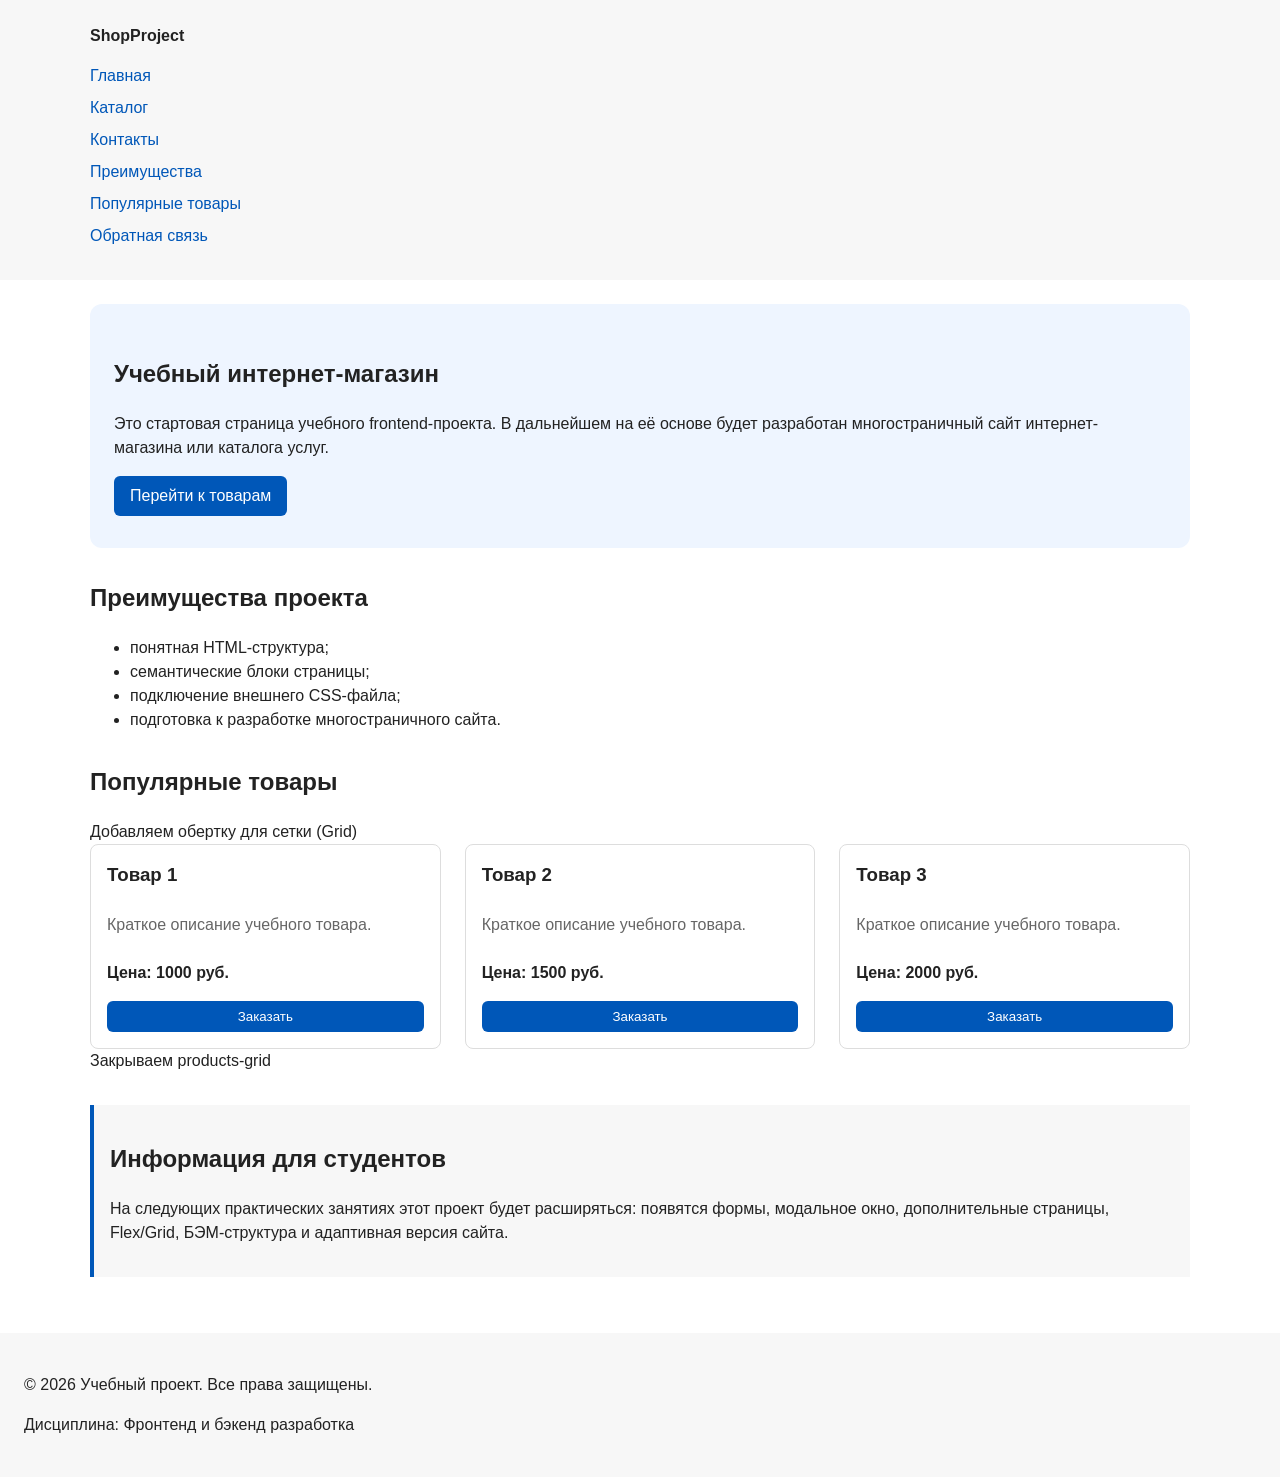
==== index.html @ a60d2e0e "Merge branch 'main' into feature/multi-page-navigation" ====
<!DOCTYPE html>
<html lang="ru">
<head>
  <meta charset="UTF-8">
  <meta name="viewport" content="width=device-width, initial-scale=1.0">
  <title>Каталог товаров</title>
  <link rel="stylesheet" href="css/style.css">
  <script src="js/main.js" defer></script>
</head>
<body>
  <header>
    <div class="site-header">
      <a class="site-logo" href="index.html">ShopProject</a>
      <nav class="site-nav" aria-label="Основная навигация">
        <ul class="site-nav__list">
          <li><a href="index.html">Главная</a></li>
          <li><a href="catalog.html">Каталог</a></li>
          <li><a href="contacts.html">Контакты</a></li>
          <li><a href="index.html#advantages">Преимущества</a></li>
          <li><a href="index.html#popular">Популярные товары</a></li>
          <li><a href="index.html#contacts">Обратная связь</a></li>
        </ul>
      </nav>
    </div>
  </header>
  <main>
    <section class="hero">
      <h1>Учебный интернет-магазин</h1>
      <p>
        Это стартовая страница учебного frontend-проекта.
        В дальнейшем на её основе будет разработан многостраничный сайт
        интернет-магазина или каталога услуг.
      </p>
      <a class="button" href="#popular">Перейти к товарам</a>
    </section>
    <section class="section" id="advantages">
      <h2>Преимущества проекта</h2>
      <ul class="advantages-list">
        <li>понятная HTML-структура;</li>
        <li>семантические блоки страницы;</li>
        <li>подключение внешнего CSS-файла;</li>
        <li>подготовка к разработке многостраничного сайта.</li>
      </ul>
    </section>
    <section class="section" id="popular">
      <h2>Популярные товары</h2>
       Добавляем обертку для сетки (Grid) 
      <div class="products-grid">
        <article class="product-card">
          <h3 class="product-card__title">Товар 1</h3>
          <p class="product-card__desc">Краткое описание учебного товара.</p>
          <p class="product-card__price">Цена: 1000 руб.</p>
          <button class="button product-card__button" type="button" data-product="Товар 1">
            Заказать
          </button>
        </article>
        <article class="product-card">
          <h3 class="product-card__title">Товар 2</h3>
          <p class="product-card__desc">Краткое описание учебного товара.</p>
          <p class="product-card__price">Цена: 1500 руб.</p>
          <button class="button product-card__button" type="button" data-product="Товар 2">
            Заказать
          </button>
        </article>
        <article class="product-card">
          <h3 class="product-card__title">Товар 3</h3>
          <p class="product-card__desc">Краткое описание учебного товара.</p>
          <p class="product-card__price">Цена: 2000 руб.</p>
          <button class="button product-card__button" type="button" data-product="Товар 3">
            Заказать
          </button>
        </article>
      </div>  Закрываем products-grid 
    </section>
    <aside class="aside-info">
      <h2>Информация для студентов</h2>
      <p>
        На следующих практических занятиях этот проект будет расширяться:
        появятся формы, модальное окно, дополнительные страницы, Flex/Grid,
        БЭМ-структура и адаптивная версия сайта.
      </p>
    </aside>
  </main>
  <footer id="contacts">
    <p>&copy; 2026 Учебный проект. Все права защищены.</p>
    <p>Дисциплина: Фронтенд и бэкенд разработка</p>
  </footer>
  <dialog class="order-dialog" id="order-dialog" aria-labelledby="order-dialog-title">
  <h2 id="order-dialog-title">Оформление заявки</h2>
  <form class="order-form" id="order-form" action="#" method="post" novalidate>
    <input id="selected-product" name="selected-product" type="hidden">
    <div class="form-field">
      <label for="order-name">Имя</label>
      <input
        id="order-name"
        name="name"
        type="text"
        placeholder="Введите ваше имя"
        minlength="2"
        autocomplete="given-name"
        required
      >
    </div>
    <div class="form-field">
      <label for="order-email">E-mail</label>
      <input
        id="order-email"
        name="email"
        type="email"
        placeholder="example@mail.ru"
        autocomplete="email"
        required
      >
    </div>
    <div class="form-field">
      <label for="order-phone">Телефон</label>
      <input
        id="order-phone"
        name="phone"
        type="tel"
        inputmode="tel"
        placeholder="+7 (900) 000-00-00"
        pattern="^\+7 \(\d{3}\) \d{3}-\d{2}-\d{2}$"
        required
      >
      <small>Формат: +7 (900) 000-00-00</small>
    </div>
    <div class="form-field">
      <label for="order-date">Дата связи</label>
      <input
        id="order-date"
        name="date"
        type="date"
      >
    </div>
    <div class="form-field">
      <label for="order-topic">Тема заявки</label>
      <select id="order-topic" name="topic" required>
        <option value="">Выберите тему</option>
        <option value="product">Заказ товара</option>
        <option value="consultation">Консультация</option>
        <option value="delivery">Доставка</option>
      </select>
    </div>
    <div class="form-field">
      <label for="order-comment">Комментарий</label>
      <textarea
        id="order-comment"
        name="comment"
        rows="4"
        placeholder="Укажите дополнительную информацию"
      ></textarea>
    </div>
    <div class="form-field form-field--checkbox">
      <label>
        <input
          id="order-agreement"
          name="agreement"
          type="checkbox"
          required
        >
        Я согласен на обработку данных
      </label>
    </div>
    <div class="form-actions">
      <button type="button" id="close-order-dialog">Закрыть</button>
      <button type="submit">Отправить заявку</button>
    </div>
  </form>
</dialog>
<p class="success-message" id="success-message" hidden>
  Форма успешно отправлена!
</p>
</body>
</html>
---- css/style.css ----
/* 
  Универсальное правило для всех элементов.
  border-box делает расчёт размеров более понятным:
  width включает content, padding и border.
*/

/* ===============================
   1. Переменные проекта
   =============================== */

:root {
  /* Основные цвета проекта */
  --color-bg: #ffffff;
  --color-text: #222222;
  --color-muted: #666666;
  --color-primary: #0057b8;
  --color-primary-dark: #003f86;
  --color-border: #dddddd;
  --color-surface: #f7f7f7;
  --color-surface-accent: #eef5ff;
  --color-danger: #b00020;
  --color-success: #168a2f;
  --color-success-bg: #eefaf0;
  --color-white: #ffffff;

  /* Отступы */
  --space-xs: 4px;
  --space-sm: 8px;
  --space-md: 16px;
  --space-lg: 24px;
  --space-xl: 32px;

  /* Скругления */
  --radius-sm: 6px;
  --radius-md: 8px;
  --radius-lg: 12px;

  /* Размеры */
  --container-width: 1100px;
}

/* ===============================
   5. Форма и модальное окно
   =============================== */

/* ===============================
   2. Базовые стили
   =============================== */

* {
  box-sizing: border-box;
}

body {
  margin: 0;
  font-family: Arial, sans-serif;
  line-height: 1.5;
  color: var(--color-text);
  background-color: var(--color-bg);
}

/* Задаём внутренние отступы для основных областей страницы */
header,
main,
footer {
  padding: var(--space-lg);
}

header {
  background-color: var(--color-surface);
}

footer {
  background-color: var(--color-surface);
}

/* ===============================
   3. Общие элементы интерфейса
   =============================== */

a {
  color: var(--color-primary);
}

a:hover {
  color: var(--color-primary-dark);
}

a:focus-visible {
  outline: 2px solid var(--color-primary);
  outline-offset: 3px;
}

/* Оформляем шапку страницы */
.site-header {
  max-width: 1100px;
  margin: 0 auto;
}

.site-logo {
  font-weight: bold;
  text-decoration: none;
  color: #222222;
}

/* Навигация */
.site-nav__list {
  padding: 0;
  margin: 16px 0 0;
  list-style: none;
}

.site-nav__list li {
  margin-bottom: 8px;
}

.site-nav__list a {
  color: #0057b8;
  text-decoration: none;
}

.site-nav__list a:hover {
  text-decoration: underline;
}

/* Hero-блок (первый экран) */

/* ===============================
   4. Компоненты страницы
   =============================== */

.hero {
  max-width: var(--container-width);
  margin: 0 auto var(--space-xl);
  padding: var(--space-xl) var(--space-lg);
  background-color: var(--color-surface-accent);
  border-radius: var(--radius-lg);
}

.section {
  max-width: var(--container-width);
  margin: 0 auto var(--space-xl);
}

.section h2 {
  margin-top: 0;
}

/* Карточки товаров */

/* GRID: Сетка для карточек */
.products-grid {
  display: grid;
  grid-template-columns: repeat(auto-fill, minmax(280px, 1fr));
  gap: var(--space-lg);
}

/* FLEXBOX: Сама карточка товара */
.product-card {
  display: flex;
  flex-direction: column;
  padding: var(--space-md);
  border: 1px solid var(--color-border);
  border-radius: var(--radius-md);
  background-color: var(--color-bg);
  height: 100%;
}

.product-card:hover {
  border-color: var(--color-primary);
}

/* БЭМ-классы внутри карточки */
.product-card__title {
  margin-top: 0;
  margin-bottom: var(--space-sm);
}

.product-card__desc {
  margin-bottom: var(--space-sm);
  color: var(--color-muted);
}

.product-card__price {
  font-weight: bold;
  margin-bottom: var(--space-md);
}

/* Прижимаем кнопку к низу */
.product-card__button {
  margin-top: auto; 
}

.button {
  display: inline-block;
  padding: var(--space-sm) var(--space-md);
  color: var(--color-white);
  background-color: var(--color-primary);
  text-decoration: none;
  border: none;
  border-radius: var(--radius-sm);
  cursor: pointer;
}

.button:hover {
  background-color: var(--color-primary-dark);
}

.button:focus-visible {
  outline: 2px solid var(--color-primary);
  outline-offset: 3px;
}

.button:disabled {
  opacity: 0.6;
  cursor: not-allowed;
}

/* Дополнительный блок aside */
.aside-info {
  max-width: var(--container-width);
  margin: 0 auto var(--space-xl);
  padding: var(--space-md);
  border-left: 4px solid var(--color-primary);
  background-color: var(--color-surface);
}

/*
  Модальное окно.
  Элемент dialog сам умеет открываться поверх страницы.
*/

/* ===============================
   5. Форма и модальное окно
   =============================== */

.order-dialog {
  width: min(100% - 32px, 560px);
  padding: var(--space-lg);
  border: none;
  border-radius: var(--radius-lg);
}

.order-dialog::backdrop {
  background-color: rgba(0, 0, 0, 0.5);
}

.form-field {
  margin-bottom: var(--space-md);
}

.form-field label {
  display: block;
  margin-bottom: var(--space-xs);
}

.form-field input,
.form-field select,
.form-field textarea {
  width: 100%;
  padding: 10px 12px;
  border: 1px solid var(--color-border);
  border-radius: var(--radius-sm);
  font: inherit;
}

.form-field input[type="checkbox"] {
  width: auto;
}

.form-field small {
  display: block;
  margin-top: var(--space-xs);
  color: var(--color-muted);
}

.form-field input:hover,
.form-field select:hover,
.form-field textarea:hover {
  border-color: var(--color-primary);
}

.form-field input:focus-visible,
.form-field select:focus-visible,
.form-field textarea:focus-visible,
.form-actions button:focus-visible {
  outline: 2px solid var(--color-primary);
  outline-offset: 3px;
}

[aria-invalid="true"] {
  border-color: var(--color-danger);
}
/*
  Видимый фокус для клавиатурной навигации.
*/
.form-field input:focus-visible,
.form-field select:focus-visible,
.form-field textarea:focus-visible,
.form-actions button:focus-visible {
  outline: 2px solid #0057b8;
  outline-offset: 2px;
}
/*
  Подсветка ошибочных полей.
  Атрибут aria-invalid будет добавляться через JavaScript.
*/
[aria-invalid="true"] {
  border-color: #b00020;
}
/*
  Кнопки формы.
*/
.form-actions {
  display: flex;
  gap: 12px;
  margin-top: 20px;
}
/*
  Сообщение об успешной отправке.
*/
.success-message {
  max-width: 1100px;
  margin: 24px auto;
  padding: 16px;
  border-left: 4px solid #168a2f;
  background-color: #eefaf0;
}

.breadcrumbs {
  max-width: var(--container-width);
  margin: 0 auto var(--space-md);
  font-size: 14px;
  color: var(--color-muted);
}
.breadcrumbs a {
  color: var(--color-primary);
}
.breadcrumbs span::before {
  content: " / ";
  color: var(--color-muted);
}

html {
  scroll-behavior: smooth;
}

:target {
  outline: 2px dashed var(--color-primary);
  outline-offset: 4px;
  max-width: var(--container-width);
  margin: var(--space-lg) auto;
  padding: var(--space-md);
  border-left: 4px solid var(--color-success);
  background-color: var(--color-success-bg);
}
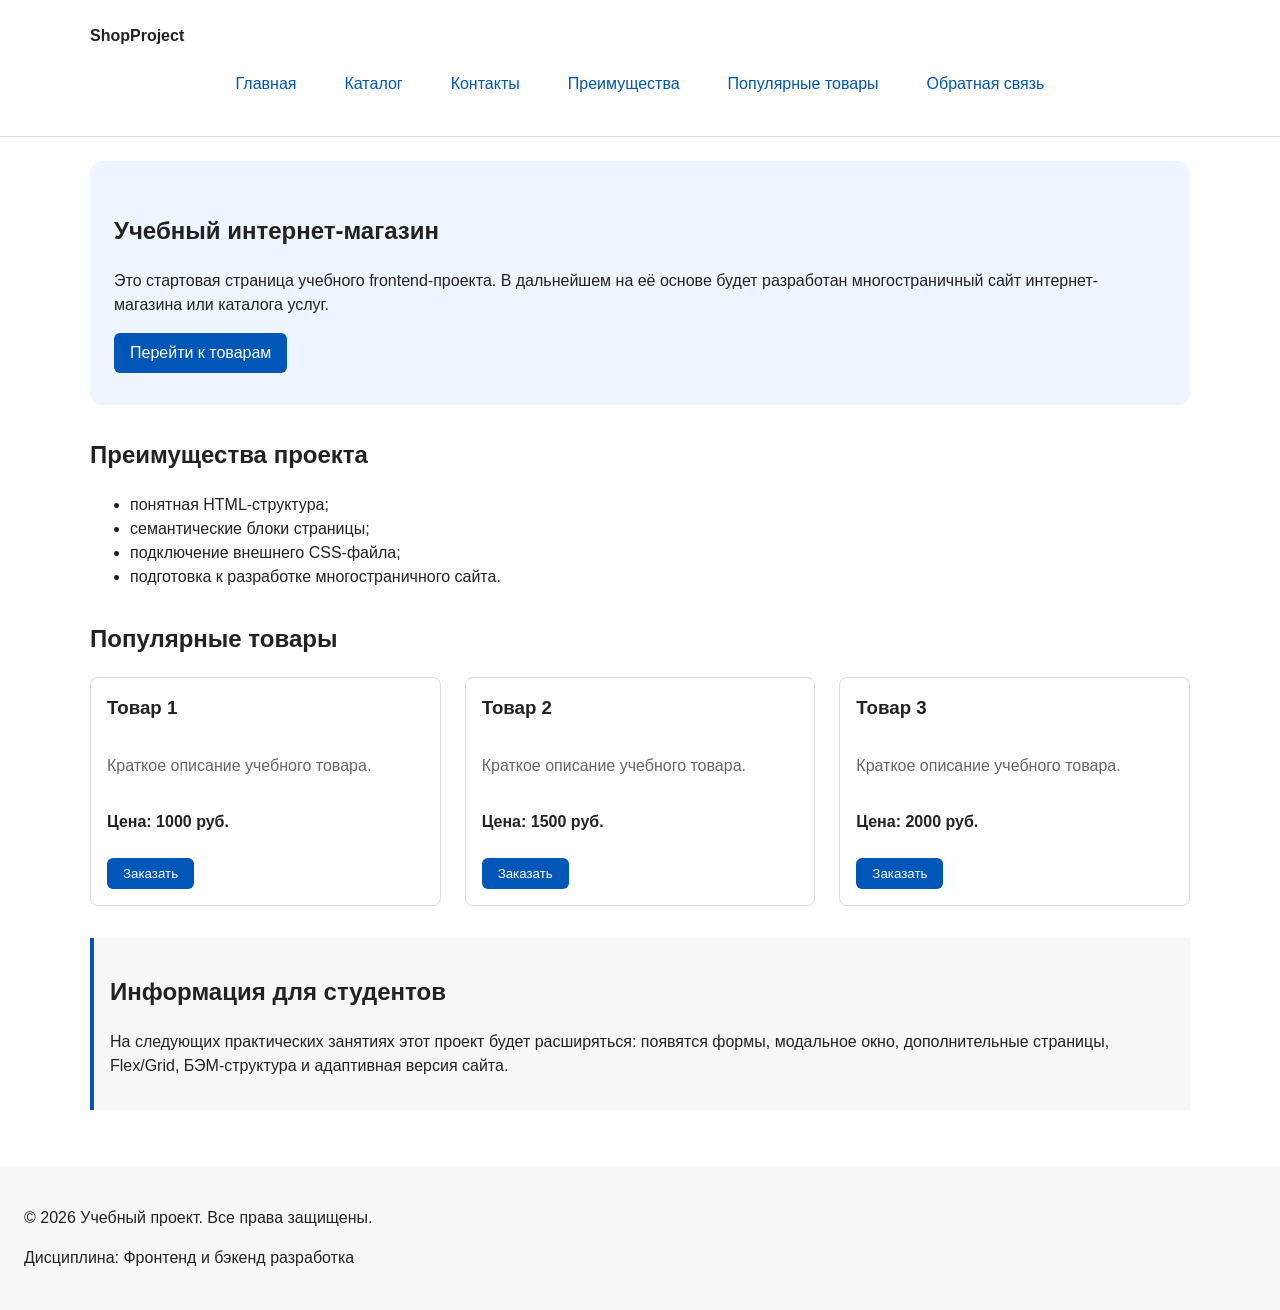
==== commit 54f80859: "feat: add flex navigation, grid layout and sticky header" ====
--- a/index.html
+++ b/index.html
@@ -44,7 +44,6 @@
     </section>
     <section class="section" id="popular">
       <h2>Популярные товары</h2>
-       Добавляем обертку для сетки (Grid) 
       <div class="products-grid">
         <article class="product-card">
           <h3 class="product-card__title">Товар 1</h3>
@@ -70,7 +69,7 @@
             Заказать
           </button>
         </article>
-      </div>  Закрываем products-grid 
+      </div>  
     </section>
     <aside class="aside-info">
       <h2>Информация для студентов</h2>
--- a/css/style.css
+++ b/css/style.css
@@ -105,8 +105,13 @@
 
 /* Навигация */
 .site-nav__list {
+  display: flex;
+  flex-wrap: wrap;
+  justify-content: center;
+  align-items: center;
+  gap: var(--space-md);
   padding: 0;
-  margin: 16px 0 0;
+  margin: var(--space-md) 0 0;
   list-style: none;
 }
 
@@ -115,12 +120,16 @@
 }
 
 .site-nav__list a {
-  color: #0057b8;
+  display: inline-block;
+  padding: var(--space-sm) var(--space-md);
+  color: var(--color-primary);
   text-decoration: none;
+  border-radius: var(--radius-sm);
 }
 
 .site-nav__list a:hover {
-  text-decoration: underline;
+  color: var(--color-white);
+  background-color: var(--color-primary);
 }
 
 /* Hero-блок (первый экран) */
@@ -353,4 +362,78 @@
   padding: var(--space-md);
   border-left: 4px solid var(--color-success);
   background-color: var(--color-success-bg);
+}
+
+.products-grid {
+  display: grid;
+  grid-template-columns: repeat(3, 1fr);
+  gap: var(--space-lg);
+}
+
+.product-card {
+  display: flex;
+  flex-direction: column;
+  gap: var(--space-sm);
+  margin-bottom: 0;
+  padding: var(--space-md);
+  border: 1px solid var(--color-border);
+  border-radius: var(--radius-md);
+  background-color: var(--color-bg);
+}
+
+.product-card .button {
+  margin-top: auto;
+  align-self: flex-start;
+}
+
+.catalog-layout {
+  max-width: var(--container-width);
+  margin: 0 auto var(--space-xl);
+  display: grid;
+  grid-template-columns: 260px 1fr;
+  grid-template-areas: "filters products";
+  gap: var(--space-lg);
+}
+.catalog-filters {
+  grid-area: filters;
+  padding: var(--space-md);
+  border: 1px solid var(--color-border);
+  border-radius: var(--radius-md);
+  background-color: var(--color-surface);
+}
+.catalog-products {
+  grid-area: products;
+}
+
+.filters-form {
+  display: grid;
+  gap: var(--space-md);
+}
+.filters-form fieldset {
+  margin: 0;
+  padding: var(--space-md);
+  border: 1px solid var(--color-border);
+  border-radius: var(--radius-sm);
+}
+.filters-form legend {
+  font-weight: 700;
+}
+.filters-form label {
+  display: block;
+  margin-bottom: var(--space-sm);
+}
+.filters-form input[type="number"] {
+  width: 100%;
+  padding: 8px 10px;
+  border: 1px solid var(--color-border);
+  border-radius: var(--radius-sm);
+  font: inherit;
+}
+
+header {
+  position: sticky;
+  top: 0;
+  z-index: 100;
+  background-color: #ffffff; /* Плотный фон, чтобы текст страницы не просвечивал при прокрутке */
+  border-bottom: 1px solid var(--color-border); /* Аккуратная линия отбивки */
 }
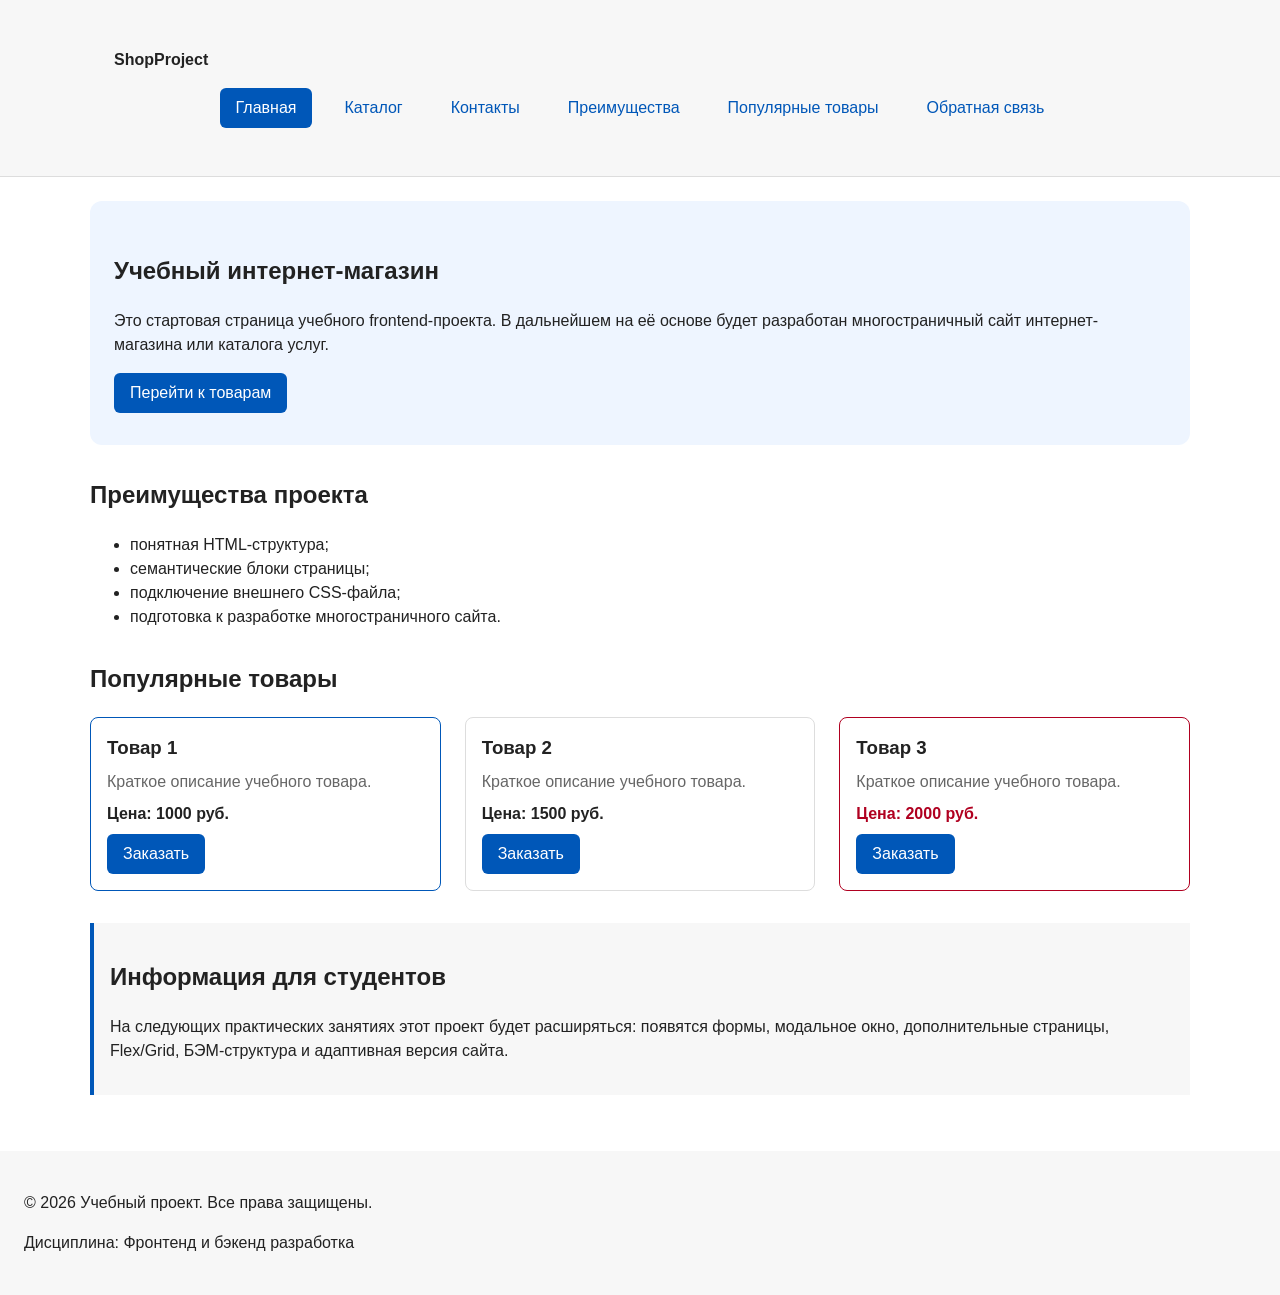
==== commit 2f45c7c1: "refactor: apply BEM naming to CSS classes" ====
--- a/index.html
+++ b/index.html
@@ -3,22 +3,34 @@
 <head>
   <meta charset="UTF-8">
   <meta name="viewport" content="width=device-width, initial-scale=1.0">
-  <title>Каталог товаров</title>
+  <title>Главная — Учебный интернет-магазин</title>
   <link rel="stylesheet" href="css/style.css">
   <script src="js/main.js" defer></script>
 </head>
 <body>
-  <header>
-    <div class="site-header">
-      <a class="site-logo" href="index.html">ShopProject</a>
+  <header class="site-header">
+    <div class="site-header__inner">
+      <a class="site-header__logo" href="index.html">ShopProject</a>
       <nav class="site-nav" aria-label="Основная навигация">
         <ul class="site-nav__list">
-          <li><a href="index.html">Главная</a></li>
-          <li><a href="catalog.html">Каталог</a></li>
-          <li><a href="contacts.html">Контакты</a></li>
-          <li><a href="index.html#advantages">Преимущества</a></li>
-          <li><a href="index.html#popular">Популярные товары</a></li>
-          <li><a href="index.html#contacts">Обратная связь</a></li>
+          <li class="site-nav__item">
+            <a class="site-nav__link site-nav__link--active" href="index.html">Главная</a>
+          </li>
+          <li class="site-nav__item">
+            <a class="site-nav__link" href="catalog.html">Каталог</a>
+          </li>
+          <li class="site-nav__item">
+            <a class="site-nav__link" href="contacts.html">Контакты</a>
+          </li>
+          <li class="site-nav__item">
+            <a class="site-nav__link" href="index.html#advantages">Преимущества</a>
+          </li>
+          <li class="site-nav__item">
+            <a class="site-nav__link" href="index.html#popular">Популярные товары</a>
+          </li>
+          <li class="site-nav__item">
+            <a class="site-nav__link" href="index.html#contacts">Обратная связь</a>
+          </li>
         </ul>
       </nav>
     </div>
@@ -45,9 +57,9 @@
     <section class="section" id="popular">
       <h2>Популярные товары</h2>
       <div class="products-grid">
-        <article class="product-card">
+        <article class="product-card product-card--featured">
           <h3 class="product-card__title">Товар 1</h3>
-          <p class="product-card__desc">Краткое описание учебного товара.</p>
+          <p class="product-card__description">Краткое описание учебного товара.</p>
           <p class="product-card__price">Цена: 1000 руб.</p>
           <button class="button product-card__button" type="button" data-product="Товар 1">
             Заказать
@@ -55,21 +67,21 @@
         </article>
         <article class="product-card">
           <h3 class="product-card__title">Товар 2</h3>
-          <p class="product-card__desc">Краткое описание учебного товара.</p>
+          <p class="product-card__description">Краткое описание учебного товара.</p>
           <p class="product-card__price">Цена: 1500 руб.</p>
           <button class="button product-card__button" type="button" data-product="Товар 2">
             Заказать
           </button>
         </article>
-        <article class="product-card">
+        <article class="product-card product-card--discount">
           <h3 class="product-card__title">Товар 3</h3>
-          <p class="product-card__desc">Краткое описание учебного товара.</p>
+          <p class="product-card__description">Краткое описание учебного товара.</p>
           <p class="product-card__price">Цена: 2000 руб.</p>
           <button class="button product-card__button" type="button" data-product="Товар 3">
             Заказать
           </button>
         </article>
-      </div>  
+      </div> 
     </section>
     <aside class="aside-info">
       <h2>Информация для студентов</h2>
@@ -85,88 +97,98 @@
     <p>Дисциплина: Фронтенд и бэкенд разработка</p>
   </footer>
   <dialog class="order-dialog" id="order-dialog" aria-labelledby="order-dialog-title">
-  <h2 id="order-dialog-title">Оформление заявки</h2>
-  <form class="order-form" id="order-form" action="#" method="post" novalidate>
-    <input id="selected-product" name="selected-product" type="hidden">
-    <div class="form-field">
-      <label for="order-name">Имя</label>
-      <input
-        id="order-name"
-        name="name"
-        type="text"
-        placeholder="Введите ваше имя"
-        minlength="2"
-        autocomplete="given-name"
-        required
-      >
-    </div>
-    <div class="form-field">
-      <label for="order-email">E-mail</label>
-      <input
-        id="order-email"
-        name="email"
-        type="email"
-        placeholder="example@mail.ru"
-        autocomplete="email"
-        required
-      >
-    </div>
-    <div class="form-field">
-      <label for="order-phone">Телефон</label>
-      <input
-        id="order-phone"
-        name="phone"
-        type="tel"
-        inputmode="tel"
-        placeholder="+7 (900) 000-00-00"
-        pattern="^\+7 \(\d{3}\) \d{3}-\d{2}-\d{2}$"
-        required
-      >
-      <small>Формат: +7 (900) 000-00-00</small>
-    </div>
-    <div class="form-field">
-      <label for="order-date">Дата связи</label>
-      <input
-        id="order-date"
-        name="date"
-        type="date"
-      >
-    </div>
-    <div class="form-field">
-      <label for="order-topic">Тема заявки</label>
-      <select id="order-topic" name="topic" required>
-        <option value="">Выберите тему</option>
-        <option value="product">Заказ товара</option>
-        <option value="consultation">Консультация</option>
-        <option value="delivery">Доставка</option>
-      </select>
-    </div>
-    <div class="form-field">
-      <label for="order-comment">Комментарий</label>
-      <textarea
-        id="order-comment"
-        name="comment"
-        rows="4"
-        placeholder="Укажите дополнительную информацию"
-      ></textarea>
-    </div>
-    <div class="form-field form-field--checkbox">
-      <label>
+    <h2 class="order-dialog__title" id="order-dialog-title">Оформление заявки</h2>
+    <form class="order-form" id="order-form" action="#" method="post" novalidate>
+      <input id="selected-product" name="selected-product" type="hidden">
+      <div class="order-form__field">
+        <label class="order-form__label" for="order-name">Имя</label>
         <input
-          id="order-agreement"
-          name="agreement"
-          type="checkbox"
+          class="order-form__input"
+          id="order-name"
+          name="name"
+          type="text"
+          placeholder="Введите ваше имя"
+          minlength="2"
+          autocomplete="given-name"
           required
         >
-        Я согласен на обработку данных
-      </label>
-    </div>
-    <div class="form-actions">
-      <button type="button" id="close-order-dialog">Закрыть</button>
-      <button type="submit">Отправить заявку</button>
-    </div>
-  </form>
-</dialog>
+      </div>
+      <div class="order-form__field">
+        <label class="order-form__label" for="order-email">E-mail</label>
+        <input
+          class="order-form__input"
+          id="order-email"
+          name="email"
+          type="email"
+          placeholder="example@mail.ru"
+          autocomplete="email"
+          required
+        >
+      </div>
+      <div class="order-form__field">
+        <label class="order-form__label" for="order-phone">Телефон</label>
+        <input
+          class="order-form__input"
+          id="order-phone"
+          name="phone"
+          type="tel"
+          inputmode="tel"
+          placeholder="+7 (900) 000-00-00"
+          pattern="^\+7 \(\d{3}\) \d{3}-\d{2}-\d{2}$"
+          required
+        >
+        <small class="order-form__hint">Формат: +7 (900) 000-00-00</small>
+      </div>
+      <div class="order-form__field">
+        <label class="order-form__label" for="order-date">Дата связи</label>
+        <input
+          class="order-form__input"
+          id="order-date"
+          name="date"
+          type="date"
+        >
+      </div>
+      <div class="order-form__field">
+        <label class="order-form__label" for="order-topic">Тема заявки</label>
+        <select class="order-form__select" id="order-topic" name="topic" required>
+          <option value="">Выберите тему</option>
+          <option value="product">Заказ товара</option>
+          <option value="consultation">Консультация</option>
+          <option value="delivery">Доставка</option>
+        </select>
+      </div>
+      <div class="order-form__field">
+        <label class="order-form__label" for="order-comment">Комментарий</label>
+        <textarea
+          class="order-form__textarea"
+          id="order-comment"
+          name="comment"
+          rows="4"
+          placeholder="Укажите дополнительную информацию"
+        ></textarea>
+      </div>
+      <div class="order-form__field order-form__field--checkbox">
+        <label class="order-form__label">
+          <input
+            class="order-form__checkbox"
+            id="order-agreement"
+            name="agreement"
+            type="checkbox"
+            required
+          >
+          Я согласен на обработку данных
+        </label>
+      </div>
+      <div class="order-form__actions">
+        <button class="button button--secondary" type="button" id="close-order-dialog">
+          Закрыть
+        </button>
+        <button class="button button--primary" type="submit">
+          Отправить заявку
+        </button>
+      </div>
+    </form>
+  </dialog>
 <p class="success-message" id="success-message" hidden>
   Форма успешно отправлена!
 </p>
--- a/css/style.css
+++ b/css/style.css
@@ -91,19 +91,20 @@
   outline-offset: 3px;
 }
 
-/* Оформляем шапку страницы */
+/* Оформляем шапку страницы и навигацию по БЭМ */
 .site-header {
-  max-width: 1100px;
+  background-color: var(--color-surface);
+}
+.site-header__inner {
+  max-width: var(--container-width);
   margin: 0 auto;
-}
-
-.site-logo {
-  font-weight: bold;
+  padding: var(--space-lg);
+}
+.site-header__logo {
+  font-weight: 700;
+  color: var(--color-text);
   text-decoration: none;
-  color: #222222;
-}
-
-/* Навигация */
+}
 .site-nav__list {
   display: flex;
   flex-wrap: wrap;
@@ -114,20 +115,22 @@
   margin: var(--space-md) 0 0;
   list-style: none;
 }
-
-.site-nav__list li {
-  margin-bottom: 8px;
-}
-
-.site-nav__list a {
+.site-nav__link {
   display: inline-block;
   padding: var(--space-sm) var(--space-md);
   color: var(--color-primary);
   text-decoration: none;
   border-radius: var(--radius-sm);
 }
-
-.site-nav__list a:hover {
+.site-nav__link:hover {
+  color: var(--color-white);
+  background-color: var(--color-primary);
+}
+.site-nav__link:focus-visible {
+  outline: 2px solid var(--color-primary);
+  outline-offset: 3px;
+}
+.site-nav__link--active {
   color: var(--color-white);
   background-color: var(--color-primary);
 }
@@ -155,64 +158,94 @@
   margin-top: 0;
 }
 
-/* Карточки товаров */
-
-/* GRID: Сетка для карточек */
+/* Карточки товаров и сетка по БЭМ (Этапы 6 и 7) */
 .products-grid {
   display: grid;
-  grid-template-columns: repeat(auto-fill, minmax(280px, 1fr));
+  grid-template-columns: repeat(3, 1fr);
   gap: var(--space-lg);
 }
 
-/* FLEXBOX: Сама карточка товара */
 .product-card {
   display: flex;
   flex-direction: column;
+  gap: var(--space-sm);
   padding: var(--space-md);
   border: 1px solid var(--color-border);
   border-radius: var(--radius-md);
   background-color: var(--color-bg);
-  height: 100%;
 }
 
 .product-card:hover {
   border-color: var(--color-primary);
 }
 
-/* БЭМ-классы внутри карточки */
+.product-card--featured {
+  border-color: var(--color-primary);
+}
+
+.product-card--discount {
+  border-color: var(--color-danger);
+}
+
 .product-card__title {
-  margin-top: 0;
-  margin-bottom: var(--space-sm);
-}
-
-.product-card__desc {
-  margin-bottom: var(--space-sm);
+  margin: 0;
+  color: var(--color-text);
+}
+
+.product-card__description {
+  margin: 0;
   color: var(--color-muted);
 }
 
 .product-card__price {
-  font-weight: bold;
-  margin-bottom: var(--space-md);
-}
-
-/* Прижимаем кнопку к низу */
+  margin: 0;
+  font-weight: 700;
+}
+
+.product-card--discount .product-card__price {
+  color: var(--color-danger);
+}
+
 .product-card__button {
-  margin-top: auto; 
-}
-
+  margin-top: auto;
+  align-self: flex-start;
+}
+
+/* Кнопки по БЭМ (Этап 12) */
 .button {
   display: inline-block;
   padding: var(--space-sm) var(--space-md);
   color: var(--color-white);
   background-color: var(--color-primary);
-  text-decoration: none;
   border: none;
   border-radius: var(--radius-sm);
+  font: inherit;
+  text-decoration: none;
   cursor: pointer;
 }
 
 .button:hover {
   background-color: var(--color-primary-dark);
+}
+
+.button--primary {
+  color: var(--color-white);
+  background-color: var(--color-primary);
+}
+
+.button--primary:hover {
+  background-color: var(--color-primary-dark);
+}
+
+.button--secondary {
+  color: var(--color-primary);
+  background-color: transparent;
+  border: 1px solid var(--color-primary);
+}
+
+.button--secondary:hover {
+  color: var(--color-white);
+  background-color: var(--color-primary);
 }
 
 .button:focus-visible {
@@ -220,7 +253,8 @@
   outline-offset: 3px;
 }
 
-.button:disabled {
+.button:disabled,
+.button--disabled {
   opacity: 0.6;
   cursor: not-allowed;
 }
@@ -234,13 +268,8 @@
   background-color: var(--color-surface);
 }
 
-/*
-  Модальное окно.
-  Элемент dialog сам умеет открываться поверх страницы.
-*/
-
-/* ===============================
-   5. Форма и модальное окно
+/* ===============================
+   5. Форма и модальное окно по БЭМ (Этапы 10 и 11)
    =============================== */
 
 .order-dialog {
@@ -254,18 +283,22 @@
   background-color: rgba(0, 0, 0, 0.5);
 }
 
-.form-field {
+.order-dialog__title {
+  margin-top: 0;
+}
+
+.order-form__field {
   margin-bottom: var(--space-md);
 }
 
-.form-field label {
+.order-form__label {
   display: block;
   margin-bottom: var(--space-xs);
 }
 
-.form-field input,
-.form-field select,
-.form-field textarea {
+.order-form__input,
+.order-form__select,
+.order-form__textarea {
   width: 100%;
   padding: 10px 12px;
   border: 1px solid var(--color-border);
@@ -273,26 +306,25 @@
   font: inherit;
 }
 
-.form-field input[type="checkbox"] {
+.order-form__checkbox {
   width: auto;
 }
 
-.form-field small {
+.order-form__hint {
   display: block;
   margin-top: var(--space-xs);
   color: var(--color-muted);
 }
 
-.form-field input:hover,
-.form-field select:hover,
-.form-field textarea:hover {
+.order-form__input:hover,
+.order-form__select:hover,
+.order-form__textarea:hover {
   border-color: var(--color-primary);
 }
 
-.form-field input:focus-visible,
-.form-field select:focus-visible,
-.form-field textarea:focus-visible,
-.form-actions button:focus-visible {
+.order-form__input:focus-visible,
+.order-form__select:focus-visible,
+.order-form__textarea:focus-visible {
   outline: 2px solid var(--color-primary);
   outline-offset: 3px;
 }
@@ -300,30 +332,11 @@
 [aria-invalid="true"] {
   border-color: var(--color-danger);
 }
-/*
-  Видимый фокус для клавиатурной навигации.
-*/
-.form-field input:focus-visible,
-.form-field select:focus-visible,
-.form-field textarea:focus-visible,
-.form-actions button:focus-visible {
-  outline: 2px solid #0057b8;
-  outline-offset: 2px;
-}
-/*
-  Подсветка ошибочных полей.
-  Атрибут aria-invalid будет добавляться через JavaScript.
-*/
-[aria-invalid="true"] {
-  border-color: #b00020;
-}
-/*
-  Кнопки формы.
-*/
-.form-actions {
+
+.order-form__actions {
   display: flex;
-  gap: 12px;
-  margin-top: 20px;
+  gap: var(--space-md);
+  margin-top: var(--space-lg);
 }
 /*
   Сообщение об успешной отправке.
@@ -342,10 +355,10 @@
   font-size: 14px;
   color: var(--color-muted);
 }
-.breadcrumbs a {
+.breadcrumbs__link {
   color: var(--color-primary);
 }
-.breadcrumbs span::before {
+.breadcrumbs__current::before {
   content: " / ";
   color: var(--color-muted);
 }
@@ -362,28 +375,6 @@
   padding: var(--space-md);
   border-left: 4px solid var(--color-success);
   background-color: var(--color-success-bg);
-}
-
-.products-grid {
-  display: grid;
-  grid-template-columns: repeat(3, 1fr);
-  gap: var(--space-lg);
-}
-
-.product-card {
-  display: flex;
-  flex-direction: column;
-  gap: var(--space-sm);
-  margin-bottom: 0;
-  padding: var(--space-md);
-  border: 1px solid var(--color-border);
-  border-radius: var(--radius-md);
-  background-color: var(--color-bg);
-}
-
-.product-card .button {
-  margin-top: auto;
-  align-self: flex-start;
 }
 
 .catalog-layout {
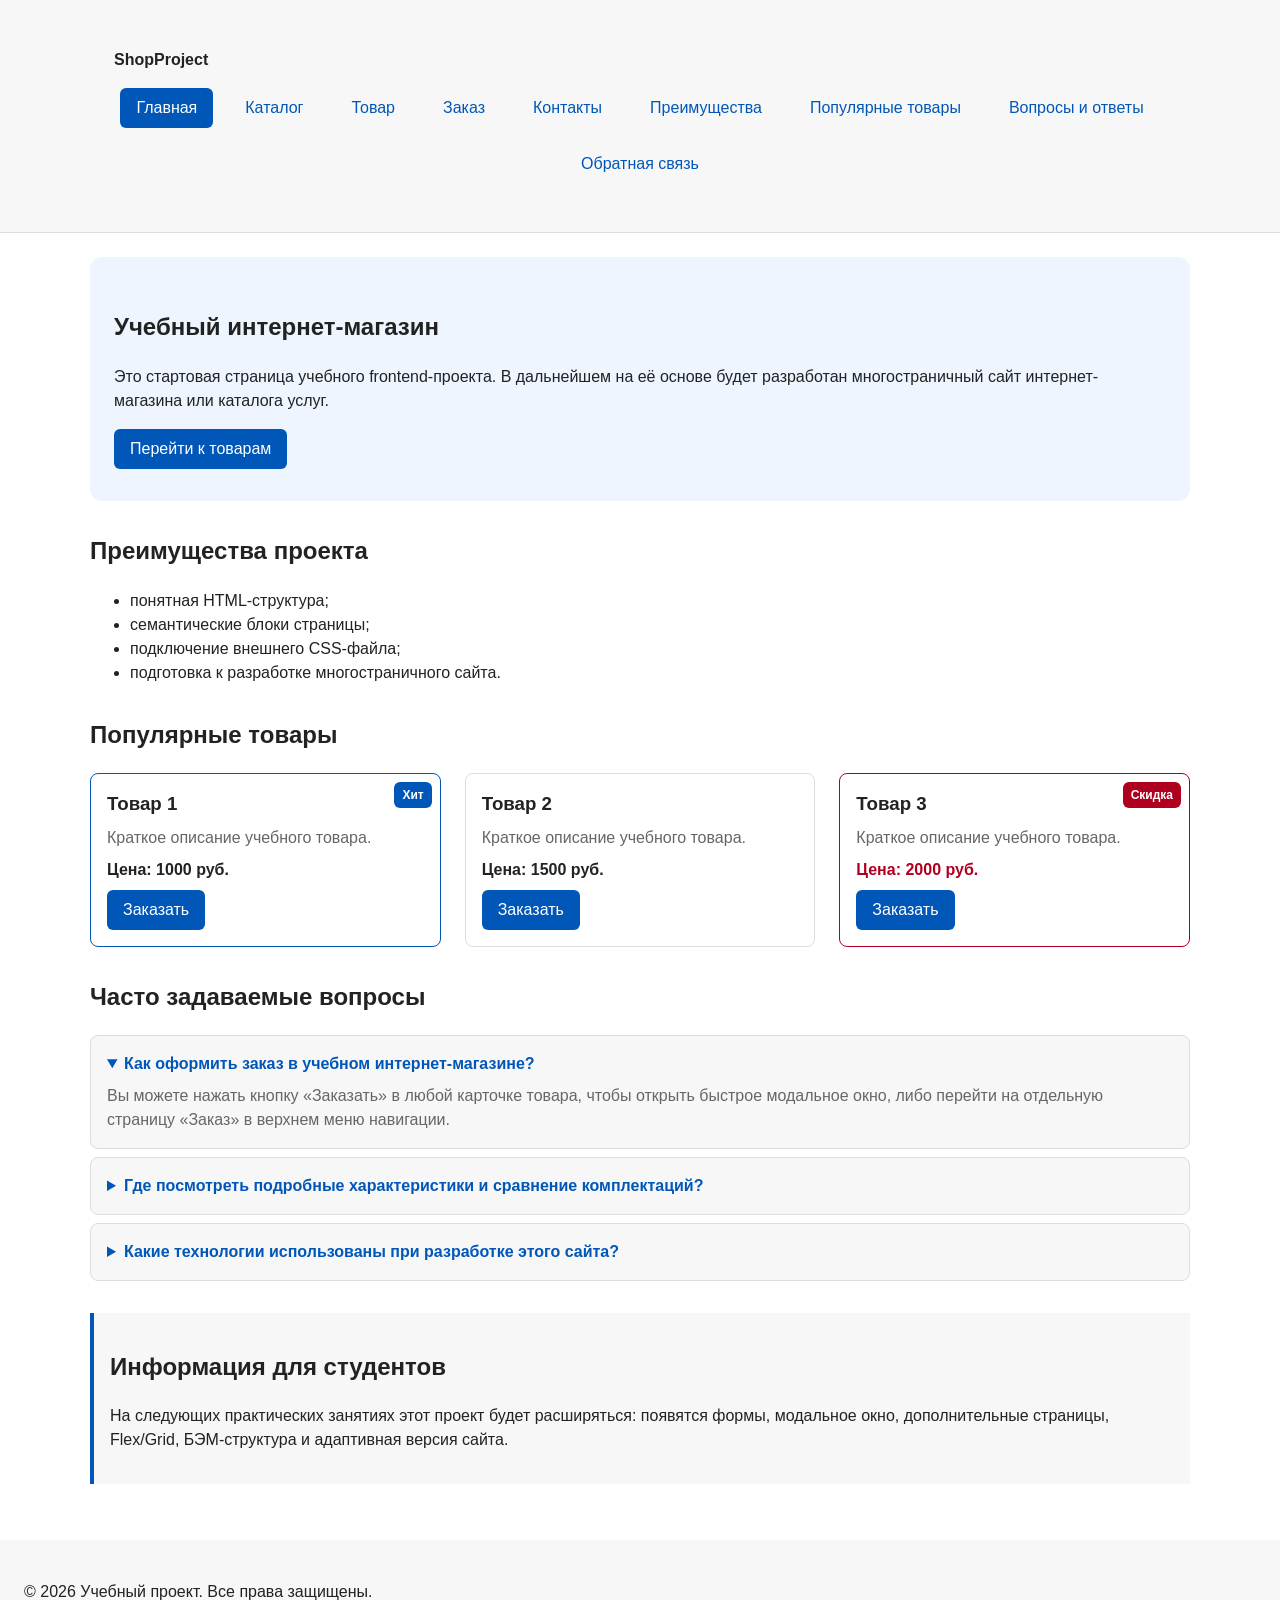
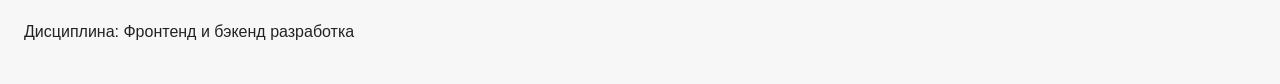
==== commit 4851d63f: "feat: complete KR1 with product, order pages and standalone enhancements" ====
--- a/index.html
+++ b/index.html
@@ -3,6 +3,7 @@
 <head>
   <meta charset="UTF-8">
   <meta name="viewport" content="width=device-width, initial-scale=1.0">
+  <meta name="description" content="Главная страница учебного интернет-магазина: преимущества, популярные товары, частые вопросы и оформление заявки.">
   <title>Главная — Учебный интернет-магазин</title>
   <link rel="stylesheet" href="css/style.css">
   <script src="js/main.js" defer></script>
@@ -20,6 +21,12 @@
             <a class="site-nav__link" href="catalog.html">Каталог</a>
           </li>
           <li class="site-nav__item">
+            <a class="site-nav__link" href="product.html">Товар</a>
+          </li>
+          <li class="site-nav__item">
+            <a class="site-nav__link" href="order.html">Заказ</a>
+          </li>
+          <li class="site-nav__item">
             <a class="site-nav__link" href="contacts.html">Контакты</a>
           </li>
           <li class="site-nav__item">
@@ -27,6 +34,9 @@
           </li>
           <li class="site-nav__item">
             <a class="site-nav__link" href="index.html#popular">Популярные товары</a>
+          </li>
+          <li class="site-nav__item">
+            <a class="site-nav__link" href="index.html#faq">Вопросы и ответы</a>
           </li>
           <li class="site-nav__item">
             <a class="site-nav__link" href="index.html#contacts">Обратная связь</a>
@@ -43,7 +53,7 @@
         В дальнейшем на её основе будет разработан многостраничный сайт
         интернет-магазина или каталога услуг.
       </p>
-      <a class="button" href="#popular">Перейти к товарам</a>
+      <a class="button button--primary" href="#popular">Перейти к товарам</a>
     </section>
     <section class="section" id="advantages">
       <h2>Преимущества проекта</h2>
@@ -58,6 +68,7 @@
       <h2>Популярные товары</h2>
       <div class="products-grid">
         <article class="product-card product-card--featured">
+          <span class="product-card__badge">Хит</span>
           <h3 class="product-card__title">Товар 1</h3>
           <p class="product-card__description">Краткое описание учебного товара.</p>
           <p class="product-card__price">Цена: 1000 руб.</p>
@@ -74,6 +85,7 @@
           </button>
         </article>
         <article class="product-card product-card--discount">
+          <span class="product-card__badge">Скидка</span>
           <h3 class="product-card__title">Товар 3</h3>
           <p class="product-card__description">Краткое описание учебного товара.</p>
           <p class="product-card__price">Цена: 2000 руб.</p>
@@ -81,7 +93,30 @@
             Заказать
           </button>
         </article>
-      </div> 
+      </div>
+    </section>
+    <section class="section faq" id="faq">
+      <h2 class="faq__title">Часто задаваемые вопросы</h2>
+      <div class="faq__list">
+        <details class="faq__item" open>
+          <summary class="faq__question">Как оформить заказ в учебном интернет-магазине?</summary>
+          <p class="faq__answer">
+            Вы можете нажать кнопку «Заказать» в любой карточке товара, чтобы открыть быстрое модальное окно, либо перейти на отдельную страницу «Заказ» в верхнем меню навигации.
+          </p>
+        </details>
+        <details class="faq__item">
+          <summary class="faq__question">Где посмотреть подробные характеристики и сравнение комплектаций?</summary>
+          <p class="faq__answer">
+            Полная таблица характеристик и сравнение базовой и расширенной версий доступны на странице «Товар» (файл product.html).
+          </p>
+        </details>
+        <details class="faq__item">
+          <summary class="faq__question">Какие технологии использованы при разработке этого сайта?</summary>
+          <p class="faq__answer">
+            Проект построен на семантическом HTML5, современной CSS-архитектуре с переменными в :root, раскладках Flexbox и CSS Grid, а также именовании классов по методологии БЭМ.
+          </p>
+        </details>
+      </div>
     </section>
     <aside class="aside-info">
       <h2>Информация для студентов</h2>
@@ -92,12 +127,17 @@
       </p>
     </aside>
   </main>
-  <footer id="contacts">
+  <footer class="site-footer" id="contacts">
     <p>&copy; 2026 Учебный проект. Все права защищены.</p>
     <p>Дисциплина: Фронтенд и бэкенд разработка</p>
   </footer>
   <dialog class="order-dialog" id="order-dialog" aria-labelledby="order-dialog-title">
-    <h2 class="order-dialog__title" id="order-dialog-title">Оформление заявки</h2>
+    <div class="order-dialog__header">
+      <h2 class="order-dialog__title" id="order-dialog-title">Оформление заявки</h2>
+      <p class="order-dialog__subtitle">
+        Заполните контактные данные — мы свяжемся с вами для подтверждения заказа.
+      </p>
+    </div>
     <form class="order-form" id="order-form" action="#" method="post" novalidate>
       <input id="selected-product" name="selected-product" type="hidden">
       <div class="order-form__field">
@@ -189,8 +229,8 @@
       </div>
     </form>
   </dialog>
-<p class="success-message" id="success-message" hidden>
-  Форма успешно отправлена!
-</p>
+  <p class="success-message" id="success-message" hidden>
+    Форма успешно отправлена!
+  </p>
 </body>
 </html>
--- a/css/style.css
+++ b/css/style.css
@@ -5,7 +5,7 @@
 */
 
 /* ===============================
-   1. Переменные проекта
+1. Переменные проекта
    =============================== */
 
 :root {
@@ -40,10 +40,6 @@
 }
 
 /* ===============================
-   5. Форма и модальное окно
-   =============================== */
-
-/* ===============================
    2. Базовые стили
    =============================== */
 
@@ -135,8 +131,6 @@
   background-color: var(--color-primary);
 }
 
-/* Hero-блок (первый экран) */
-
 /* ===============================
    4. Компоненты страницы
    =============================== */
@@ -158,7 +152,7 @@
   margin-top: 0;
 }
 
-/* Карточки товаров и сетка по БЭМ (Этапы 6 и 7) */
+/* Карточки товаров и сетка по БЭМ (Раздел 10 — Требования к позиционированию) */
 .products-grid {
   display: grid;
   grid-template-columns: repeat(3, 1fr);
@@ -166,6 +160,7 @@
 }
 
 .product-card {
+  position: relative; /* Обязательно для абсолютного позиционирования бейджа */
   display: flex;
   flex-direction: column;
   gap: var(--space-sm);
@@ -187,6 +182,34 @@
   border-color: var(--color-danger);
 }
 
+/* Абсолютный бейдж в правом верхнем углу карточки */
+.product-card__badge {
+  position: absolute;
+  top: var(--space-sm);
+  right: var(--space-sm);
+  padding: 4px 8px;
+  font-size: 12px;
+  font-weight: 700;
+  color: var(--color-white);
+  background-color: var(--color-primary);
+  border-radius: var(--radius-sm);
+}
+
+.product-card--discount .product-card__badge {
+  background-color: var(--color-danger);
+}
+
+.product-card__badge--new {
+  background-color: var(--color-success);
+}
+
+.product-card__image {
+  width: 100%;
+  height: auto;
+  border-radius: var(--radius-sm);
+  object-fit: cover;
+}
+
 .product-card__title {
   margin: 0;
   color: var(--color-text);
@@ -211,7 +234,71 @@
   align-self: flex-start;
 }
 
-/* Кнопки по БЭМ (Этап 12) */
+/* Расширенная таблица характеристик (product-table) */
+.product-table {
+  width: 100%;
+  margin-top: var(--space-md);
+  border-collapse: collapse;
+  background-color: var(--color-bg);
+  border: 1px solid var(--color-border);
+  border-radius: var(--radius-md);
+  overflow: hidden;
+}
+
+.product-table caption {
+  padding: var(--space-sm);
+  font-weight: 700;
+  text-align: left;
+  color: var(--color-text);
+  background-color: var(--color-surface);
+}
+
+.product-table th,
+.product-table td {
+  padding: 12px var(--space-md);
+  border-bottom: 1px solid var(--color-border);
+  text-align: left;
+}
+
+.product-table th {
+  background-color: var(--color-surface-accent);
+  color: var(--color-text);
+  font-weight: 700;
+}
+
+.product-table tbody tr:hover {
+  background-color: var(--color-surface);
+}
+
+.product-table tbody tr:last-child td {
+  border-bottom: none;
+}
+
+/* Блок FAQ */
+.faq__list {
+  display: grid;
+  gap: var(--space-sm);
+}
+
+.faq__item {
+  padding: var(--space-md);
+  border: 1px solid var(--color-border);
+  border-radius: var(--radius-md);
+  background-color: var(--color-surface);
+}
+
+.faq__question {
+  font-weight: 700;
+  cursor: pointer;
+  color: var(--color-primary);
+}
+
+.faq__answer {
+  margin: var(--space-sm) 0 0;
+  color: var(--color-muted);
+}
+
+/* Кнопки по БЭМ */
 .button {
   display: inline-block;
   padding: var(--space-sm) var(--space-md);
@@ -269,7 +356,7 @@
 }
 
 /* ===============================
-   5. Форма и модальное окно по БЭМ (Этапы 10 и 11)
+   5. Форма и модальное окно по БЭМ
    =============================== */
 
 .order-dialog {
@@ -283,8 +370,20 @@
   background-color: rgba(0, 0, 0, 0.5);
 }
 
+.order-dialog__header {
+  margin-bottom: var(--space-md);
+  padding-bottom: var(--space-sm);
+  border-bottom: 1px solid var(--color-border);
+}
+
 .order-dialog__title {
-  margin-top: 0;
+  margin: 0 0 var(--space-xs);
+}
+
+.order-dialog__subtitle {
+  margin: 0;
+  font-size: 14px;
+  color: var(--color-muted);
 }
 
 .order-form__field {
@@ -338,9 +437,7 @@
   gap: var(--space-md);
   margin-top: var(--space-lg);
 }
-/*
-  Сообщение об успешной отправке.
-*/
+
 .success-message {
   max-width: 1100px;
   margin: 24px auto;
@@ -425,6 +522,6 @@
   position: sticky;
   top: 0;
   z-index: 100;
-  background-color: #ffffff; /* Плотный фон, чтобы текст страницы не просвечивал при прокрутке */
-  border-bottom: 1px solid var(--color-border); /* Аккуратная линия отбивки */
+  background-color: #ffffff;
+  border-bottom: 1px solid var(--color-border);
 }
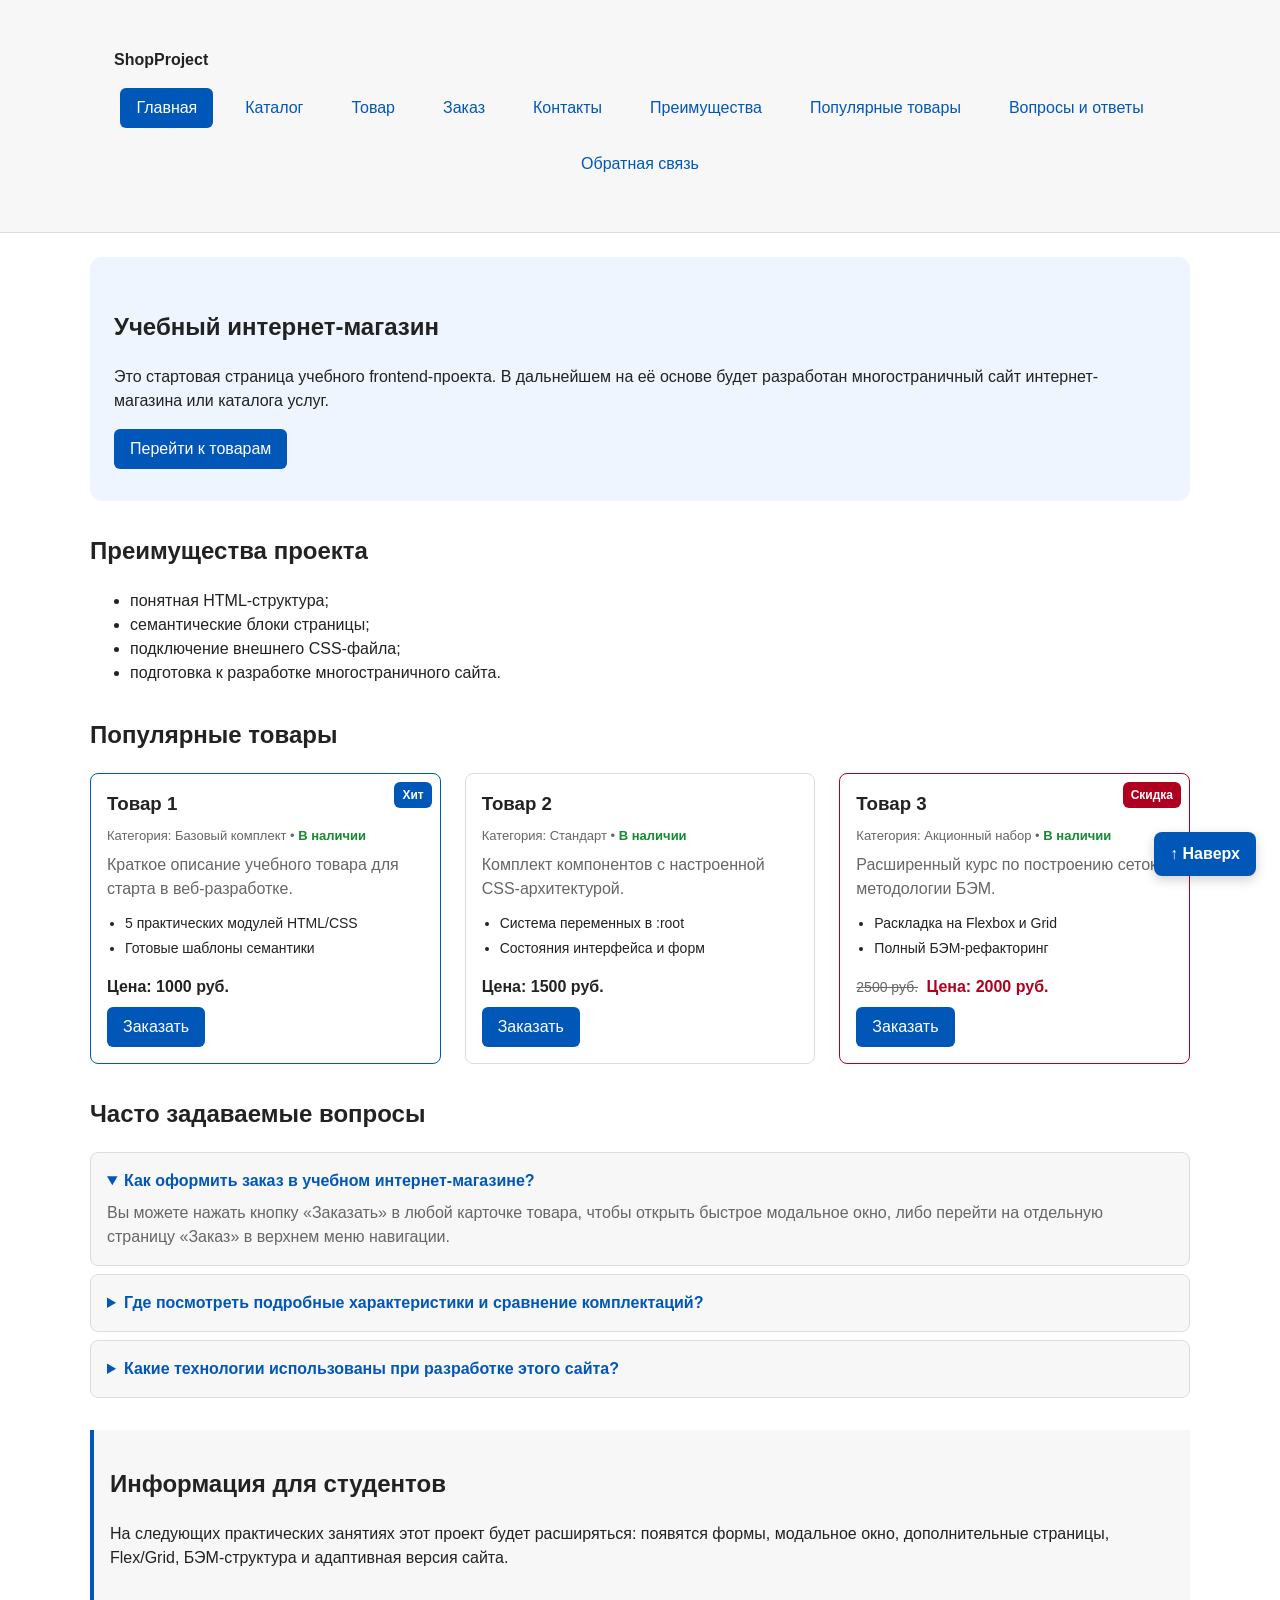
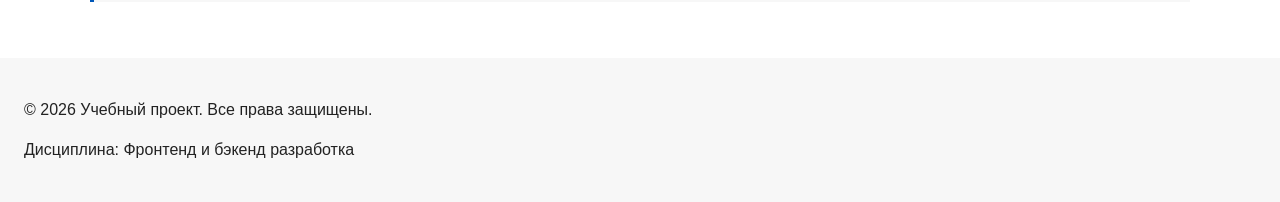
==== commit 7e508211: "feat: add green enhancements and update README" ====
--- a/index.html
+++ b/index.html
@@ -8,7 +8,7 @@
   <link rel="stylesheet" href="css/style.css">
   <script src="js/main.js" defer></script>
 </head>
-<body>
+<body id="top">
   <header class="site-header">
     <div class="site-header__inner">
       <a class="site-header__logo" href="index.html">ShopProject</a>
@@ -70,26 +70,50 @@
         <article class="product-card product-card--featured">
           <span class="product-card__badge">Хит</span>
           <h3 class="product-card__title">Товар 1</h3>
-          <p class="product-card__description">Краткое описание учебного товара.</p>
+          <p class="product-card__meta">
+            Категория: Базовый комплект • <span class="product-card__status">В наличии</span>
+          </p>
+          <p class="product-card__description">Краткое описание учебного товара для старта в веб-разработке.</p>
+          <ul class="product-card__features">
+            <li>5 практических модулей HTML/CSS</li>
+            <li>Готовые шаблоны семантики</li>
+          </ul>
           <p class="product-card__price">Цена: 1000 руб.</p>
-          <button class="button product-card__button" type="button" data-product="Товар 1">
+          <button class="button button--primary product-card__button" type="button" data-product="Товар 1">
             Заказать
           </button>
         </article>
         <article class="product-card">
           <h3 class="product-card__title">Товар 2</h3>
-          <p class="product-card__description">Краткое описание учебного товара.</p>
+          <p class="product-card__meta">
+            Категория: Стандарт • <span class="product-card__status">В наличии</span>
+          </p>
+          <p class="product-card__description">Комплект компонентов с настроенной CSS-архитектурой.</p>
+          <ul class="product-card__features">
+            <li>Система переменных в :root</li>
+            <li>Состояния интерфейса и форм</li>
+          </ul>
           <p class="product-card__price">Цена: 1500 руб.</p>
-          <button class="button product-card__button" type="button" data-product="Товар 2">
+          <button class="button button--primary product-card__button" type="button" data-product="Товар 2">
             Заказать
           </button>
         </article>
         <article class="product-card product-card--discount">
           <span class="product-card__badge">Скидка</span>
           <h3 class="product-card__title">Товар 3</h3>
-          <p class="product-card__description">Краткое описание учебного товара.</p>
-          <p class="product-card__price">Цена: 2000 руб.</p>
-          <button class="button product-card__button" type="button" data-product="Товар 3">
+          <p class="product-card__meta">
+            Категория: Акционный набор • <span class="product-card__status">В наличии</span>
+          </p>
+          <p class="product-card__description">Расширенный курс по построению сеток и методологии БЭМ.</p>
+          <ul class="product-card__features">
+            <li>Раскладка на Flexbox и Grid</li>
+            <li>Полный БЭМ-рефакторинг</li>
+          </ul>
+          <p class="product-card__price">
+            <span class="product-card__old-price">2500 руб.</span>
+            Цена: 2000 руб.
+          </p>
+          <button class="button button--primary product-card__button" type="button" data-product="Товар 3">
             Заказать
           </button>
         </article>
@@ -131,17 +155,22 @@
     <p>&copy; 2026 Учебный проект. Все права защищены.</p>
     <p>Дисциплина: Фронтенд и бэкенд разработка</p>
   </footer>
-  <dialog class="order-dialog" id="order-dialog" aria-labelledby="order-dialog-title">
+  <dialog class="order-dialog" id="order-dialog" aria-labelledby="order-dialog-title" aria-describedby="order-dialog-desc">
     <div class="order-dialog__header">
       <h2 class="order-dialog__title" id="order-dialog-title">Оформление заявки</h2>
-      <p class="order-dialog__subtitle">
+      <p class="order-dialog__subtitle" id="order-dialog-desc">
         Заполните контактные данные — мы свяжемся с вами для подтверждения заказа.
       </p>
     </div>
     <form class="order-form" id="order-form" action="#" method="post" novalidate>
+      <p class="order-form__required-note">
+        Поля, отмеченные символом <span class="order-form__required" aria-hidden="true">*</span>, обязательны для заполнения.
+      </p>
       <input id="selected-product" name="selected-product" type="hidden">
       <div class="order-form__field">
-        <label class="order-form__label" for="order-name">Имя</label>
+        <label class="order-form__label" for="order-name">
+          Имя <span class="order-form__required" aria-hidden="true">*</span>
+        </label>
         <input
           class="order-form__input"
           id="order-name"
@@ -150,11 +179,16 @@
           placeholder="Введите ваше имя"
           minlength="2"
           autocomplete="given-name"
+          aria-required="true"
+          aria-describedby="order-name-hint"
           required
         >
-      </div>
-      <div class="order-form__field">
-        <label class="order-form__label" for="order-email">E-mail</label>
+        <small class="order-form__hint" id="order-name-hint">Минимум 2 символа</small>
+      </div>
+      <div class="order-form__field">
+        <label class="order-form__label" for="order-email">
+          E-mail <span class="order-form__required" aria-hidden="true">*</span>
+        </label>
         <input
           class="order-form__input"
           id="order-email"
@@ -162,11 +196,14 @@
           type="email"
           placeholder="example@mail.ru"
           autocomplete="email"
+          aria-required="true"
           required
         >
       </div>
       <div class="order-form__field">
-        <label class="order-form__label" for="order-phone">Телефон</label>
+        <label class="order-form__label" for="order-phone">
+          Телефон <span class="order-form__required" aria-hidden="true">*</span>
+        </label>
         <input
           class="order-form__input"
           id="order-phone"
@@ -175,9 +212,11 @@
           inputmode="tel"
           placeholder="+7 (900) 000-00-00"
           pattern="^\+7 \(\d{3}\) \d{3}-\d{2}-\d{2}$"
+          aria-required="true"
+          aria-describedby="order-phone-hint"
           required
         >
-        <small class="order-form__hint">Формат: +7 (900) 000-00-00</small>
+        <small class="order-form__hint" id="order-phone-hint">Формат: +7 (900) 000-00-00</small>
       </div>
       <div class="order-form__field">
         <label class="order-form__label" for="order-date">Дата связи</label>
@@ -189,8 +228,10 @@
         >
       </div>
       <div class="order-form__field">
-        <label class="order-form__label" for="order-topic">Тема заявки</label>
-        <select class="order-form__select" id="order-topic" name="topic" required>
+        <label class="order-form__label" for="order-topic">
+          Тема заявки <span class="order-form__required" aria-hidden="true">*</span>
+        </label>
+        <select class="order-form__select" id="order-topic" name="topic" aria-required="true" required>
           <option value="">Выберите тему</option>
           <option value="product">Заказ товара</option>
           <option value="consultation">Консультация</option>
@@ -214,9 +255,10 @@
             id="order-agreement"
             name="agreement"
             type="checkbox"
+            aria-required="true"
             required
           >
-          Я согласен на обработку данных
+          Я согласен на обработку данных <span class="order-form__required" aria-hidden="true">*</span>
         </label>
       </div>
       <div class="order-form__actions">
@@ -229,8 +271,9 @@
       </div>
     </form>
   </dialog>
-  <p class="success-message" id="success-message" hidden>
+  <p class="success-message" id="success-message" role="status" aria-live="polite" hidden>
     Форма успешно отправлена!
   </p>
+  <a class="back-to-top" href="#top" aria-label="Вернуться в начало страницы">↑ Наверх</a>
 </body>
 </html>
--- a/css/style.css
+++ b/css/style.css
@@ -524,4 +524,121 @@
   z-index: 100;
   background-color: #ffffff;
   border-bottom: 1px solid var(--color-border);
+}
+
+/* ===============================
+   6. Самостоятельные доработки (Зелёный список)
+   =============================== */
+
+/* 1. Более подробная карточка товара */
+.product-card__meta {
+  margin: 0;
+  font-size: 13px;
+  color: var(--color-muted);
+}
+
+.product-card__status {
+  color: var(--color-success);
+  font-weight: 700;
+}
+
+.product-card__features {
+  margin: var(--space-xs) 0;
+  padding-left: 18px;
+  font-size: 14px;
+  color: var(--color-text);
+}
+
+.product-card__features li {
+  margin-bottom: 4px;
+}
+
+.product-card__old-price {
+  margin-right: var(--space-xs);
+  font-weight: 400;
+  font-size: 14px;
+  color: var(--color-muted);
+  text-decoration: line-through;
+}
+
+/* 2. Дополнительные состояния кнопок и карточек */
+.product-card {
+  transition: border-color 0.2s ease, box-shadow 0.2s ease, transform 0.2s ease;
+}
+
+.product-card:hover {
+  transform: translateY(-3px);
+  box-shadow: 0 6px 16px rgba(0, 0, 0, 0.08);
+}
+
+.product-card:focus-within {
+  border-color: var(--color-primary);
+  box-shadow: 0 0 0 3px rgba(0, 87, 184, 0.2);
+}
+
+.button {
+  transition: background-color 0.15s ease, color 0.15s ease, transform 0.1s ease, box-shadow 0.15s ease;
+}
+
+.button:active {
+  transform: translateY(1px);
+}
+
+.button--primary:active {
+  background-color: #002d62;
+}
+
+.button--secondary:active {
+  color: var(--color-white);
+  background-color: var(--color-primary-dark);
+}
+
+/* 3. Улучшенная доступность формы */
+.order-form__required-note {
+  margin: 0 0 var(--space-md);
+  font-size: 14px;
+  color: var(--color-muted);
+}
+
+.order-form__required {
+  color: var(--color-danger);
+  font-weight: 700;
+}
+
+.order-form__input[aria-invalid="true"],
+.order-form__select[aria-invalid="true"],
+.order-form__textarea[aria-invalid="true"] {
+  border-color: var(--color-danger);
+  background-color: #fff5f5;
+}
+
+/* 4. Фиксированная кнопка «Наверх» (position: fixed) */
+.back-to-top {
+  position: fixed;
+  right: var(--space-lg);
+  bottom: var(--space-lg);
+  z-index: 90;
+  display: inline-block;
+  padding: 10px 16px;
+  font-weight: 700;
+  color: var(--color-white);
+  background-color: var(--color-primary);
+  border-radius: var(--radius-md);
+  text-decoration: none;
+  box-shadow: 0 4px 12px rgba(0, 0, 0, 0.18);
+  transition: background-color 0.15s ease, transform 0.1s ease;
+}
+
+.back-to-top:hover {
+  color: var(--color-white);
+  background-color: var(--color-primary-dark);
+}
+
+.back-to-top:active {
+  transform: translateY(1px);
+}
+
+.back-to-top:focus-visible {
+  outline: 2px solid var(--color-primary-dark);
+  outline-offset: 3px;
 }
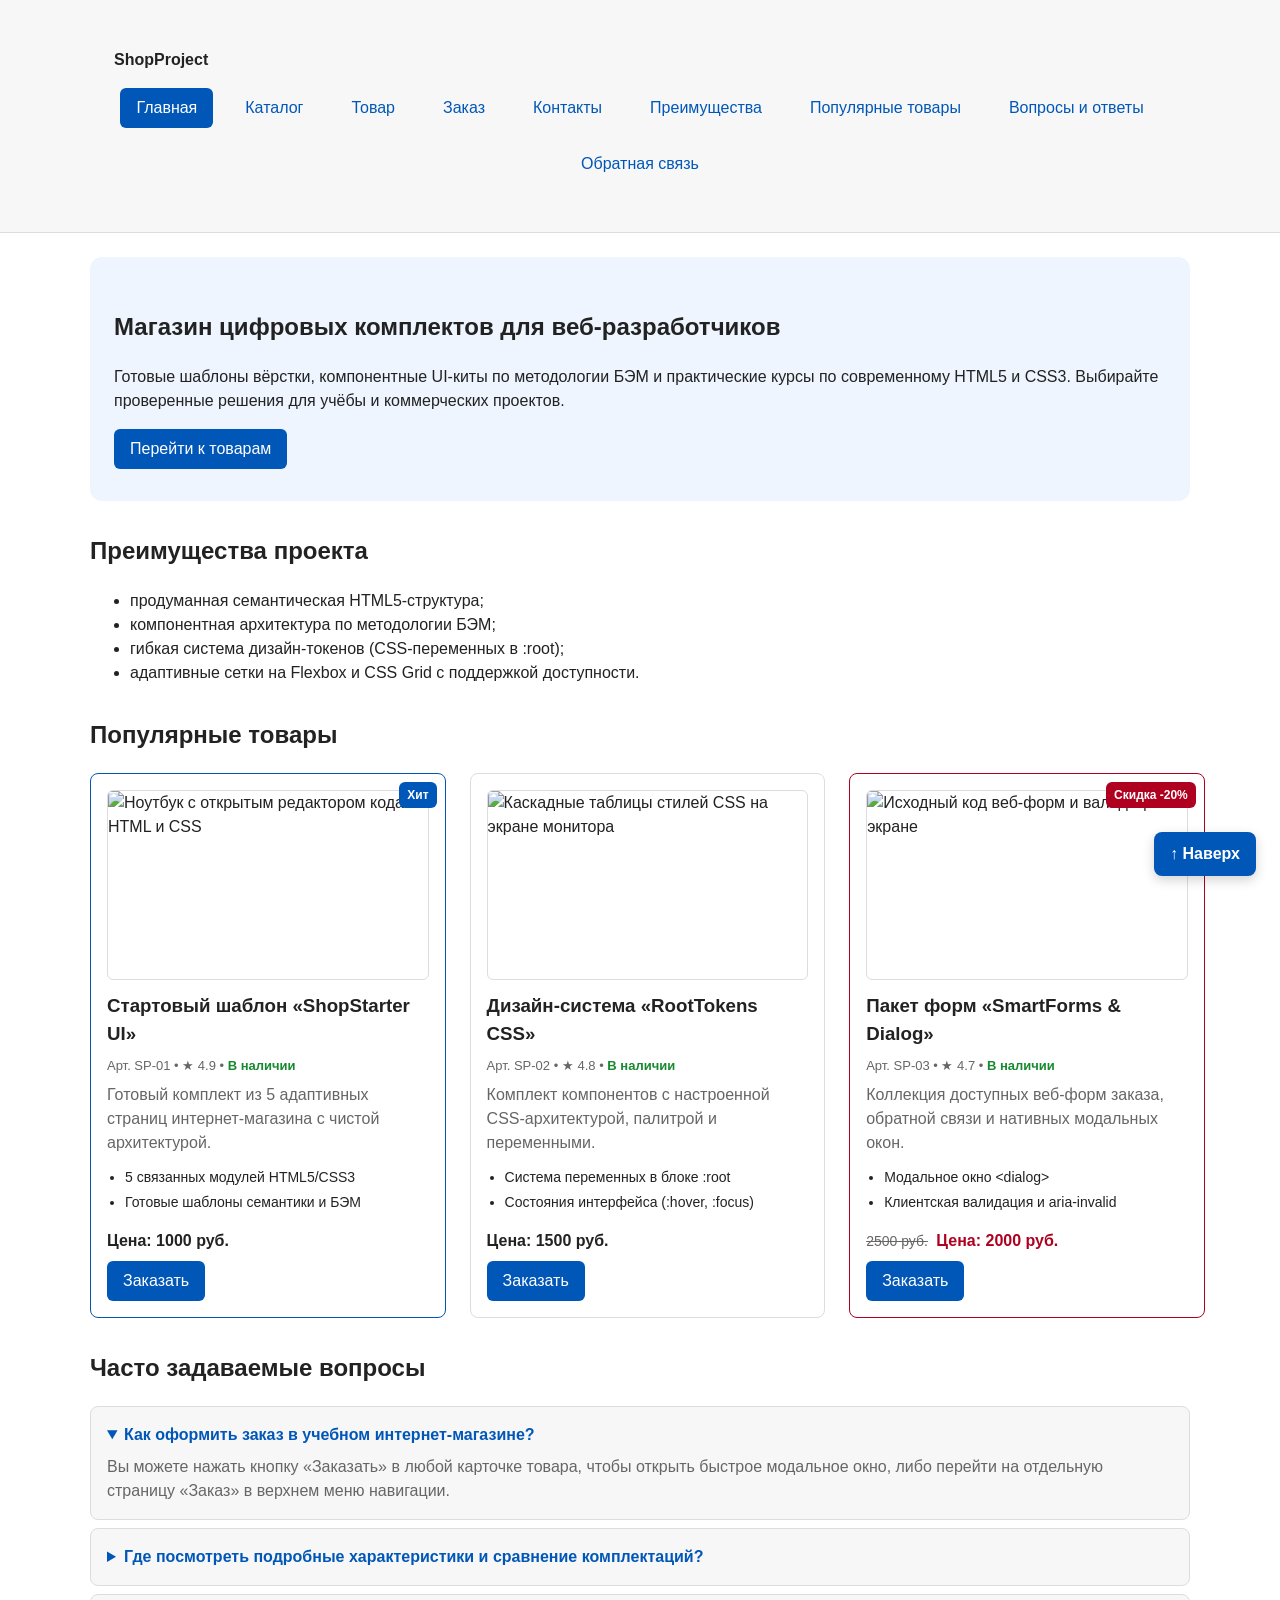
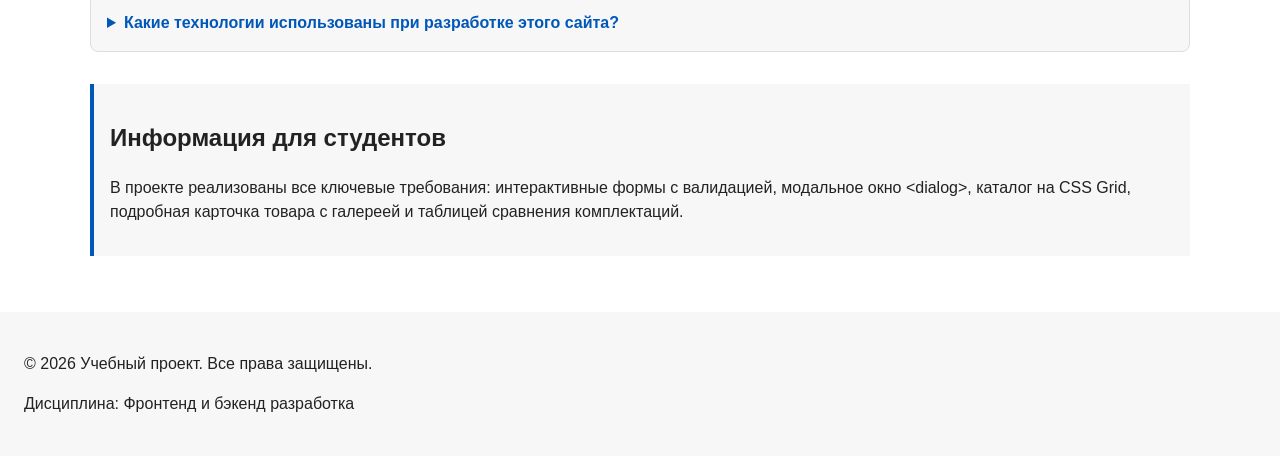
==== commit e5421d77: "Добавлены конкретные наименования товаров, изображения и расширенная карточка товара" ====
--- a/index.html
+++ b/index.html
@@ -3,8 +3,8 @@
 <head>
   <meta charset="UTF-8">
   <meta name="viewport" content="width=device-width, initial-scale=1.0">
-  <meta name="description" content="Главная страница учебного интернет-магазина: преимущества, популярные товары, частые вопросы и оформление заявки.">
-  <title>Главная — Учебный интернет-магазин</title>
+  <meta name="description" content="Главная страница учебного интернет-магазина: преимущества, популярные цифровые товары, частые вопросы и оформление заявки.">
+  <title>Главная — Учебный интернет-магазин ShopProject</title>
   <link rel="stylesheet" href="css/style.css">
   <script src="js/main.js" defer></script>
 </head>
@@ -47,73 +47,101 @@
   </header>
   <main>
     <section class="hero">
-      <h1>Учебный интернет-магазин</h1>
+      <h1>Магазин цифровых комплектов для веб-разработчиков</h1>
       <p>
-        Это стартовая страница учебного frontend-проекта.
-        В дальнейшем на её основе будет разработан многостраничный сайт
-        интернет-магазина или каталога услуг.
+        Готовые шаблоны вёрстки, компонентные UI-киты по методологии БЭМ и практические курсы
+        по современному HTML5 и CSS3. Выбирайте проверенные решения для учёбы и коммерческих проектов.
       </p>
       <a class="button button--primary" href="#popular">Перейти к товарам</a>
     </section>
     <section class="section" id="advantages">
       <h2>Преимущества проекта</h2>
       <ul class="advantages-list">
-        <li>понятная HTML-структура;</li>
-        <li>семантические блоки страницы;</li>
-        <li>подключение внешнего CSS-файла;</li>
-        <li>подготовка к разработке многостраничного сайта.</li>
+        <li>продуманная семантическая HTML5-структура;</li>
+        <li>компонентная архитектура по методологии БЭМ;</li>
+        <li>гибкая система дизайн-токенов (CSS-переменных в :root);</li>
+        <li>адаптивные сетки на Flexbox и CSS Grid с поддержкой доступности.</li>
       </ul>
     </section>
     <section class="section" id="popular">
       <h2>Популярные товары</h2>
       <div class="products-grid">
+        <!-- Популярный товар 1 -->
         <article class="product-card product-card--featured">
           <span class="product-card__badge">Хит</span>
-          <h3 class="product-card__title">Товар 1</h3>
+          <img
+            class="product-card__image"
+            src="https://images.unsplash.com/photo-1498050108023-c5249f4df085?auto=format&fit=crop&w=600&q=80"
+            alt="Ноутбук с открытым редактором кода HTML и CSS"
+            width="340"
+            height="200"
+            loading="lazy"
+          >
+          <h3 class="product-card__title">Стартовый шаблон «ShopStarter UI»</h3>
           <p class="product-card__meta">
-            Категория: Базовый комплект • <span class="product-card__status">В наличии</span>
-          </p>
-          <p class="product-card__description">Краткое описание учебного товара для старта в веб-разработке.</p>
+            Арт. SP-01 • ★ 4.9 • <span class="product-card__status">В наличии</span>
+          </p>
+          <p class="product-card__description">Готовый комплект из 5 адаптивных страниц интернет-магазина с чистой архитектурой.</p>
           <ul class="product-card__features">
-            <li>5 практических модулей HTML/CSS</li>
-            <li>Готовые шаблоны семантики</li>
+            <li>5 связанных модулей HTML5/CSS3</li>
+            <li>Готовые шаблоны семантики и БЭМ</li>
           </ul>
           <p class="product-card__price">Цена: 1000 руб.</p>
-          <button class="button button--primary product-card__button" type="button" data-product="Товар 1">
+          <button class="button button--primary product-card__button" type="button" data-product="Стартовый шаблон «ShopStarter UI»">
             Заказать
           </button>
         </article>
+
+        <!-- Популярный товар 2 -->
         <article class="product-card">
-          <h3 class="product-card__title">Товар 2</h3>
+          <img
+            class="product-card__image"
+            src="https://images.unsplash.com/photo-1507721999472-8ed4421c4af2?auto=format&fit=crop&w=600&q=80"
+            alt="Каскадные таблицы стилей CSS на экране монитора"
+            width="340"
+            height="200"
+            loading="lazy"
+          >
+          <h3 class="product-card__title">Дизайн-система «RootTokens CSS»</h3>
           <p class="product-card__meta">
-            Категория: Стандарт • <span class="product-card__status">В наличии</span>
-          </p>
-          <p class="product-card__description">Комплект компонентов с настроенной CSS-архитектурой.</p>
+            Арт. SP-02 • ★ 4.8 • <span class="product-card__status">В наличии</span>
+          </p>
+          <p class="product-card__description">Комплект компонентов с настроенной CSS-архитектурой, палитрой и переменными.</p>
           <ul class="product-card__features">
-            <li>Система переменных в :root</li>
-            <li>Состояния интерфейса и форм</li>
+            <li>Система переменных в блоке :root</li>
+            <li>Состояния интерфейса (:hover, :focus)</li>
           </ul>
           <p class="product-card__price">Цена: 1500 руб.</p>
-          <button class="button button--primary product-card__button" type="button" data-product="Товар 2">
+          <button class="button button--primary product-card__button" type="button" data-product="Дизайн-система «RootTokens CSS»">
             Заказать
           </button>
         </article>
+
+        <!-- Популярный товар 3 -->
         <article class="product-card product-card--discount">
-          <span class="product-card__badge">Скидка</span>
-          <h3 class="product-card__title">Товар 3</h3>
+          <span class="product-card__badge">Скидка -20%</span>
+          <img
+            class="product-card__image"
+            src="https://images.unsplash.com/photo-1555066931-4365d14bab8c?auto=format&fit=crop&w=600&q=80"
+            alt="Исходный код веб-форм и валидации на экране"
+            width="340"
+            height="200"
+            loading="lazy"
+          >
+          <h3 class="product-card__title">Пакет форм «SmartForms &amp; Dialog»</h3>
           <p class="product-card__meta">
-            Категория: Акционный набор • <span class="product-card__status">В наличии</span>
-          </p>
-          <p class="product-card__description">Расширенный курс по построению сеток и методологии БЭМ.</p>
+            Арт. SP-03 • ★ 4.7 • <span class="product-card__status">В наличии</span>
+          </p>
+          <p class="product-card__description">Коллекция доступных веб-форм заказа, обратной связи и нативных модальных окон.</p>
           <ul class="product-card__features">
-            <li>Раскладка на Flexbox и Grid</li>
-            <li>Полный БЭМ-рефакторинг</li>
+            <li>Модальное окно &lt;dialog&gt;</li>
+            <li>Клиентская валидация и aria-invalid</li>
           </ul>
           <p class="product-card__price">
             <span class="product-card__old-price">2500 руб.</span>
             Цена: 2000 руб.
           </p>
-          <button class="button button--primary product-card__button" type="button" data-product="Товар 3">
+          <button class="button button--primary product-card__button" type="button" data-product="Пакет форм «SmartForms & Dialog»">
             Заказать
           </button>
         </article>
@@ -145,9 +173,9 @@
     <aside class="aside-info">
       <h2>Информация для студентов</h2>
       <p>
-        На следующих практических занятиях этот проект будет расширяться:
-        появятся формы, модальное окно, дополнительные страницы, Flex/Grid,
-        БЭМ-структура и адаптивная версия сайта.
+        В проекте реализованы все ключевые требования: интерактивные формы с валидацией,
+        модальное окно &lt;dialog&gt;, каталог на CSS Grid, подробная карточка товара с галереей
+        и таблицей сравнения комплектаций.
       </p>
     </aside>
   </main>
--- a/css/style.css
+++ b/css/style.css
@@ -641,4 +641,161 @@
 .back-to-top:focus-visible {
   outline: 2px solid var(--color-primary-dark);
   outline-offset: 3px;
+}
+
+/* ===============================
+   7. Стили для картинок каталога и подробной карточки товара
+   =============================== */
+
+/* Фиксируем одинаковую высоту картинок в сетке каталога */
+.products-grid .product-card__image {
+  height: 190px;
+  object-fit: cover;
+  margin-bottom: var(--space-xs);
+  border: 1px solid var(--color-border);
+}
+
+/* Двухколоночная раскладка для подробной карточки на странице product.html */
+.product-card--detailed {
+  display: grid;
+  grid-template-columns: 1fr 1.2fr;
+  gap: var(--space-xl);
+  padding: var(--space-lg);
+  align-items: start;
+}
+
+.product-card__gallery {
+  display: flex;
+  flex-direction: column;
+  gap: var(--space-md);
+}
+
+.product-card__image--main {
+  width: 100%;
+  height: 320px;
+  object-fit: cover;
+  border-radius: var(--radius-md);
+  border: 1px solid var(--color-border);
+}
+
+.product-card__thumbs {
+  display: grid;
+  grid-template-columns: repeat(3, 1fr);
+  gap: var(--space-sm);
+}
+
+.product-card__thumb {
+  width: 100%;
+  height: 85px;
+  object-fit: cover;
+  border-radius: var(--radius-sm);
+  border: 2px solid var(--color-border);
+  cursor: pointer;
+  transition: border-color 0.2s ease, transform 0.2s ease;
+}
+
+.product-card__thumb:hover {
+  border-color: var(--color-primary);
+  transform: scale(1.03);
+}
+
+.product-card__tags {
+  display: flex;
+  flex-wrap: wrap;
+  gap: var(--space-xs);
+}
+
+.product-card__tag {
+  padding: 4px 10px;
+  font-size: 12px;
+  font-weight: 700;
+  color: var(--color-primary);
+  background-color: var(--color-surface-accent);
+  border-radius: var(--radius-sm);
+}
+
+.product-card__content {
+  display: flex;
+  flex-direction: column;
+  gap: var(--space-md);
+}
+
+.product-card__subtitle {
+  margin: var(--space-xs) 0 0;
+  font-size: 16px;
+}
+
+.product-card__specs-box {
+  display: grid;
+  gap: var(--space-xs);
+  padding: var(--space-md);
+  background-color: var(--color-surface);
+  border: 1px solid var(--color-border);
+  border-radius: var(--radius-sm);
+  font-size: 14px;
+}
+
+.product-card__spec-item {
+  display: flex;
+  justify-content: space-between;
+  gap: var(--space-md);
+  border-bottom: 1px dashed var(--color-border);
+  padding-bottom: 4px;
+}
+
+.product-card__spec-item:last-child {
+  border-bottom: none;
+  padding-bottom: 0;
+}
+
+.product-card__spec-label {
+  color: var(--color-muted);
+}
+
+.product-card__spec-value {
+  font-weight: 700;
+  text-align: right;
+}
+
+.product-card__options {
+  margin: 0;
+  padding: var(--space-md);
+  border: 1px solid var(--color-border);
+  border-radius: var(--radius-sm);
+  background-color: var(--color-surface-accent);
+}
+
+.product-card__options-title {
+  font-weight: 700;
+  padding: 0 var(--space-xs);
+}
+
+.product-card__option {
+  display: flex;
+  align-items: center;
+  gap: var(--space-sm);
+  margin-top: var(--space-xs);
+  font-size: 14px;
+  cursor: pointer;
+}
+
+.product-card__purchase {
+  display: flex;
+  flex-wrap: wrap;
+  align-items: center;
+  justify-content: space-between;
+  gap: var(--space-md);
+  padding-top: var(--space-sm);
+  border-top: 1px solid var(--color-border);
+}
+
+.product-card__actions {
+  display: flex;
+  gap: var(--space-sm);
+}
+
+@media (max-width: 860px) {
+  .product-card--detailed {
+    grid-template-columns: 1fr;
+  }
 }
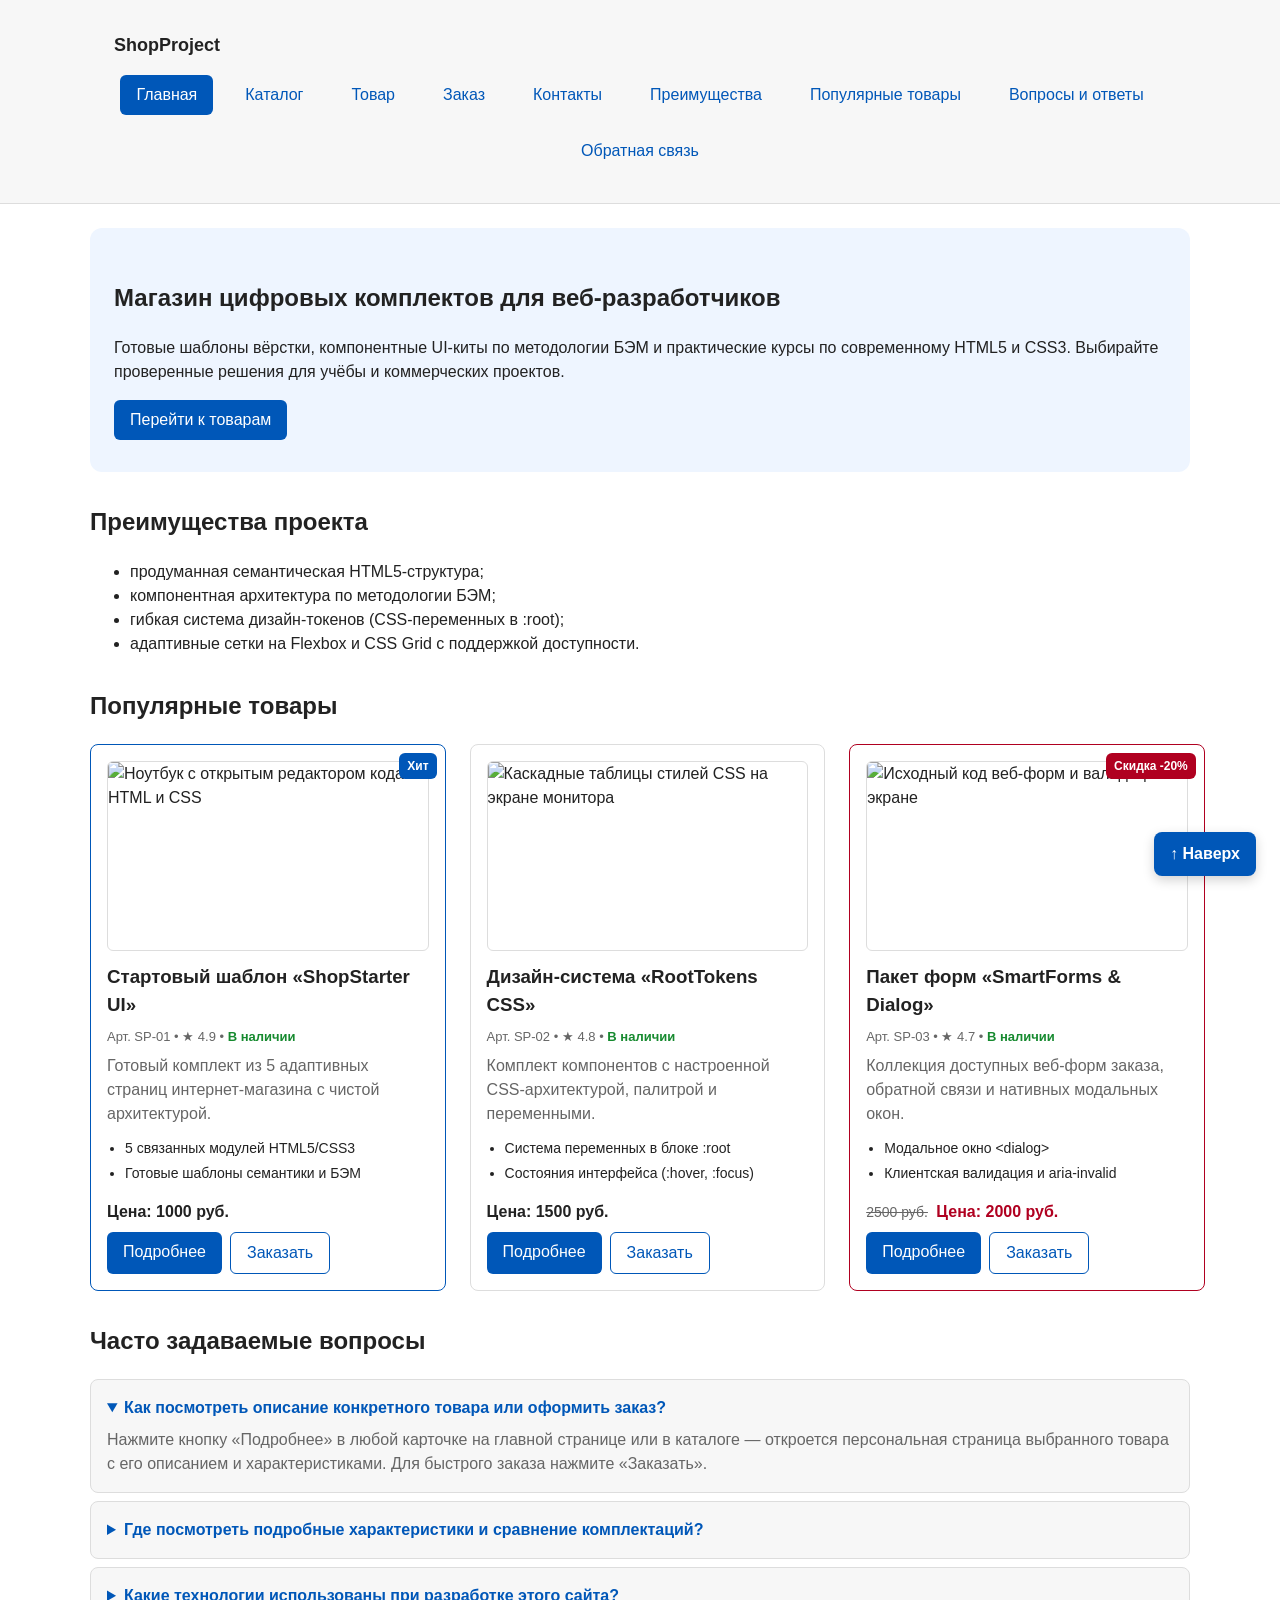
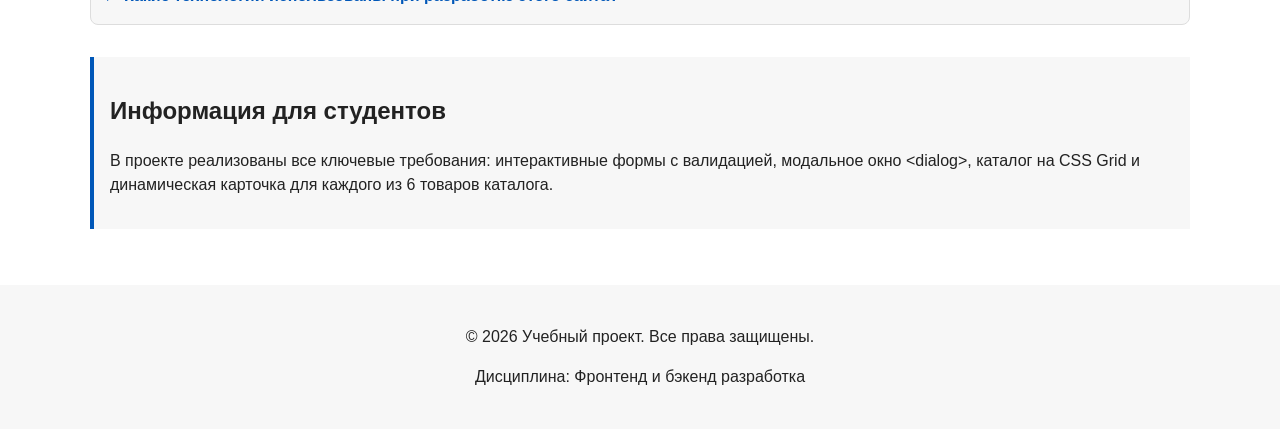
==== commit a3547bd4: "Добавлен переход на индивидуальную карточку каждого товара и обновлены стили" ====
--- a/index.html
+++ b/index.html
@@ -21,7 +21,7 @@
             <a class="site-nav__link" href="catalog.html">Каталог</a>
           </li>
           <li class="site-nav__item">
-            <a class="site-nav__link" href="product.html">Товар</a>
+            <a class="site-nav__link" href="product.html?id=1">Товар</a>
           </li>
           <li class="site-nav__item">
             <a class="site-nav__link" href="order.html">Заказ</a>
@@ -87,9 +87,12 @@
             <li>Готовые шаблоны семантики и БЭМ</li>
           </ul>
           <p class="product-card__price">Цена: 1000 руб.</p>
-          <button class="button button--primary product-card__button" type="button" data-product="Стартовый шаблон «ShopStarter UI»">
-            Заказать
-          </button>
+          <div class="product-card__actions">
+            <a class="button button--primary" href="product.html?id=1">Подробнее</a>
+            <button class="button button--secondary" type="button" data-product="Стартовый шаблон «ShopStarter UI»">
+              Заказать
+            </button>
+          </div>
         </article>
 
         <!-- Популярный товар 2 -->
@@ -112,9 +115,12 @@
             <li>Состояния интерфейса (:hover, :focus)</li>
           </ul>
           <p class="product-card__price">Цена: 1500 руб.</p>
-          <button class="button button--primary product-card__button" type="button" data-product="Дизайн-система «RootTokens CSS»">
-            Заказать
-          </button>
+          <div class="product-card__actions">
+            <a class="button button--primary" href="product.html?id=2">Подробнее</a>
+            <button class="button button--secondary" type="button" data-product="Дизайн-система «RootTokens CSS»">
+              Заказать
+            </button>
+          </div>
         </article>
 
         <!-- Популярный товар 3 -->
@@ -141,9 +147,12 @@
             <span class="product-card__old-price">2500 руб.</span>
             Цена: 2000 руб.
           </p>
-          <button class="button button--primary product-card__button" type="button" data-product="Пакет форм «SmartForms & Dialog»">
-            Заказать
-          </button>
+          <div class="product-card__actions">
+            <a class="button button--primary" href="product.html?id=3">Подробнее</a>
+            <button class="button button--secondary" type="button" data-product="Пакет форм «SmartForms & Dialog»">
+              Заказать
+            </button>
+          </div>
         </article>
       </div>
     </section>
@@ -151,21 +160,21 @@
       <h2 class="faq__title">Часто задаваемые вопросы</h2>
       <div class="faq__list">
         <details class="faq__item" open>
-          <summary class="faq__question">Как оформить заказ в учебном интернет-магазине?</summary>
+          <summary class="faq__question">Как посмотреть описание конкретного товара или оформить заказ?</summary>
           <p class="faq__answer">
-            Вы можете нажать кнопку «Заказать» в любой карточке товара, чтобы открыть быстрое модальное окно, либо перейти на отдельную страницу «Заказ» в верхнем меню навигации.
+            Нажмите кнопку «Подробнее» в любой карточке на главной странице или в каталоге — откроется персональная страница выбранного товара с его описанием и характеристиками. Для быстрого заказа нажмите «Заказать».
           </p>
         </details>
         <details class="faq__item">
           <summary class="faq__question">Где посмотреть подробные характеристики и сравнение комплектаций?</summary>
           <p class="faq__answer">
-            Полная таблица характеристик и сравнение базовой и расширенной версий доступны на странице «Товар» (файл product.html).
+            Полная таблица характеристик и сравнение базовой и расширенной версий доступны на странице каждого товара (`product.html`).
           </p>
         </details>
         <details class="faq__item">
           <summary class="faq__question">Какие технологии использованы при разработке этого сайта?</summary>
           <p class="faq__answer">
-            Проект построен на семантическом HTML5, современной CSS-архитектуре с переменными в :root, раскладках Flexbox и CSS Grid, а также именовании классов по методологии БЭМ.
+            Проект построен на семантическом HTML5, современной CSS-архитектуре с переменными в :root, раскладках Flexbox и CSS Grid, методологии БЭМ и динамической подгрузке данных товара на JavaScript.
           </p>
         </details>
       </div>
@@ -174,8 +183,7 @@
       <h2>Информация для студентов</h2>
       <p>
         В проекте реализованы все ключевые требования: интерактивные формы с валидацией,
-        модальное окно &lt;dialog&gt;, каталог на CSS Grid, подробная карточка товара с галереей
-        и таблицей сравнения комплектаций.
+        модальное окно &lt;dialog&gt;, каталог на CSS Grid и динамическая карточка для каждого из 6 товаров каталога.
       </p>
     </aside>
   </main>
--- a/css/style.css
+++ b/css/style.css
@@ -1,11 +1,5 @@
-/* 
-  Универсальное правило для всех элементов.
-  border-box делает расчёт размеров более понятным:
-  width включает content, padding и border.
-*/
-
 /* ===============================
-1. Переменные проекта
+   1. Переменные проекта
    =============================== */
 
 :root {
@@ -47,6 +41,10 @@
   box-sizing: border-box;
 }
 
+html {
+  scroll-behavior: smooth;
+}
+
 body {
   margin: 0;
   font-family: Arial, sans-serif;
@@ -55,7 +53,6 @@
   background-color: var(--color-bg);
 }
 
-/* Задаём внутренние отступы для основных областей страницы */
 header,
 main,
 footer {
@@ -63,11 +60,16 @@
 }
 
 header {
-  background-color: var(--color-surface);
+  position: sticky;
+  top: 0;
+  z-index: 100;
+  background-color: #ffffff;
+  border-bottom: 1px solid var(--color-border);
 }
 
 footer {
   background-color: var(--color-surface);
+  text-align: center;
 }
 
 /* ===============================
@@ -87,20 +89,23 @@
   outline-offset: 3px;
 }
 
-/* Оформляем шапку страницы и навигацию по БЭМ */
 .site-header {
   background-color: var(--color-surface);
 }
+
 .site-header__inner {
   max-width: var(--container-width);
   margin: 0 auto;
-  padding: var(--space-lg);
-}
+  padding: var(--space-sm) var(--space-lg);
+}
+
 .site-header__logo {
   font-weight: 700;
+  font-size: 18px;
   color: var(--color-text);
   text-decoration: none;
 }
+
 .site-nav__list {
   display: flex;
   flex-wrap: wrap;
@@ -111,6 +116,7 @@
   margin: var(--space-md) 0 0;
   list-style: none;
 }
+
 .site-nav__link {
   display: inline-block;
   padding: var(--space-sm) var(--space-md);
@@ -118,14 +124,17 @@
   text-decoration: none;
   border-radius: var(--radius-sm);
 }
+
 .site-nav__link:hover {
   color: var(--color-white);
   background-color: var(--color-primary);
 }
+
 .site-nav__link:focus-visible {
   outline: 2px solid var(--color-primary);
   outline-offset: 3px;
 }
+
 .site-nav__link--active {
   color: var(--color-white);
   background-color: var(--color-primary);
@@ -152,7 +161,6 @@
   margin-top: 0;
 }
 
-/* Карточки товаров и сетка по БЭМ (Раздел 10 — Требования к позиционированию) */
 .products-grid {
   display: grid;
   grid-template-columns: repeat(3, 1fr);
@@ -160,7 +168,7 @@
 }
 
 .product-card {
-  position: relative; /* Обязательно для абсолютного позиционирования бейджа */
+  position: relative;
   display: flex;
   flex-direction: column;
   gap: var(--space-sm);
@@ -168,10 +176,18 @@
   border: 1px solid var(--color-border);
   border-radius: var(--radius-md);
   background-color: var(--color-bg);
+  transition: border-color 0.2s ease, box-shadow 0.2s ease, transform 0.2s ease;
 }
 
 .product-card:hover {
   border-color: var(--color-primary);
+  transform: translateY(-3px);
+  box-shadow: 0 6px 16px rgba(0, 0, 0, 0.08);
+}
+
+.product-card:focus-within {
+  border-color: var(--color-primary);
+  box-shadow: 0 0 0 3px rgba(0, 87, 184, 0.2);
 }
 
 .product-card--featured {
@@ -182,11 +198,11 @@
   border-color: var(--color-danger);
 }
 
-/* Абсолютный бейдж в правом верхнем углу карточки */
 .product-card__badge {
   position: absolute;
   top: var(--space-sm);
   right: var(--space-sm);
+  z-index: 2;
   padding: 4px 8px;
   font-size: 12px;
   font-weight: 700;
@@ -210,16 +226,44 @@
   object-fit: cover;
 }
 
+.products-grid .product-card__image {
+  height: 190px;
+  margin-bottom: var(--space-xs);
+  border: 1px solid var(--color-border);
+}
+
 .product-card__title {
   margin: 0;
   color: var(--color-text);
 }
 
+.product-card__meta {
+  margin: 0;
+  font-size: 13px;
+  color: var(--color-muted);
+}
+
+.product-card__status {
+  color: var(--color-success);
+  font-weight: 700;
+}
+
 .product-card__description {
   margin: 0;
   color: var(--color-muted);
 }
 
+.product-card__features {
+  margin: var(--space-xs) 0;
+  padding-left: 18px;
+  font-size: 14px;
+  color: var(--color-text);
+}
+
+.product-card__features li {
+  margin-bottom: 4px;
+}
+
 .product-card__price {
   margin: 0;
   font-weight: 700;
@@ -227,6 +271,14 @@
 
 .product-card--discount .product-card__price {
   color: var(--color-danger);
+}
+
+.product-card__old-price {
+  margin-right: var(--space-xs);
+  font-weight: 400;
+  font-size: 14px;
+  color: var(--color-muted);
+  text-decoration: line-through;
 }
 
 .product-card__button {
@@ -234,7 +286,14 @@
   align-self: flex-start;
 }
 
-/* Расширенная таблица характеристик (product-table) */
+.product-card__actions {
+  display: flex;
+  flex-wrap: wrap;
+  gap: var(--space-sm);
+  margin-top: auto;
+}
+
+/* Расширенная таблица характеристик */
 .product-table {
   width: 100%;
   margin-top: var(--space-md);
@@ -246,7 +305,7 @@
 }
 
 .product-table caption {
-  padding: var(--space-sm);
+  padding: var(--space-sm) var(--space-md);
   font-weight: 700;
   text-align: left;
   color: var(--color-text);
@@ -309,10 +368,16 @@
   font: inherit;
   text-decoration: none;
   cursor: pointer;
+  transition: background-color 0.15s ease, color 0.15s ease, transform 0.1s ease, box-shadow 0.15s ease;
 }
 
 .button:hover {
   background-color: var(--color-primary-dark);
+  color: var(--color-white);
+}
+
+.button:active {
+  transform: translateY(1px);
 }
 
 .button--primary {
@@ -322,6 +387,10 @@
 
 .button--primary:hover {
   background-color: var(--color-primary-dark);
+}
+
+.button--primary:active {
+  background-color: #002d62;
 }
 
 .button--secondary {
@@ -335,18 +404,16 @@
   background-color: var(--color-primary);
 }
 
+.button--secondary:active {
+  color: var(--color-white);
+  background-color: var(--color-primary-dark);
+}
+
 .button:focus-visible {
   outline: 2px solid var(--color-primary);
   outline-offset: 3px;
 }
 
-.button:disabled,
-.button--disabled {
-  opacity: 0.6;
-  cursor: not-allowed;
-}
-
-/* Дополнительный блок aside */
 .aside-info {
   max-width: var(--container-width);
   margin: 0 auto var(--space-xl);
@@ -356,7 +423,7 @@
 }
 
 /* ===============================
-   5. Форма и модальное окно по БЭМ
+   5. Форма и модальное окно
    =============================== */
 
 .order-dialog {
@@ -415,21 +482,22 @@
   color: var(--color-muted);
 }
 
-.order-form__input:hover,
-.order-form__select:hover,
-.order-form__textarea:hover {
-  border-color: var(--color-primary);
-}
-
-.order-form__input:focus-visible,
-.order-form__select:focus-visible,
-.order-form__textarea:focus-visible {
-  outline: 2px solid var(--color-primary);
-  outline-offset: 3px;
-}
-
-[aria-invalid="true"] {
+.order-form__required-note {
+  margin: 0 0 var(--space-md);
+  font-size: 14px;
+  color: var(--color-muted);
+}
+
+.order-form__required {
+  color: var(--color-danger);
+  font-weight: 700;
+}
+
+.order-form__input[aria-invalid="true"],
+.order-form__select[aria-invalid="true"],
+.order-form__textarea[aria-invalid="true"] {
   border-color: var(--color-danger);
+  background-color: #fff5f5;
 }
 
 .order-form__actions {
@@ -439,11 +507,11 @@
 }
 
 .success-message {
-  max-width: 1100px;
+  max-width: var(--container-width);
   margin: 24px auto;
   padding: 16px;
-  border-left: 4px solid #168a2f;
-  background-color: #eefaf0;
+  border-left: 4px solid var(--color-success);
+  background-color: var(--color-success-bg);
 }
 
 .breadcrumbs {
@@ -452,26 +520,14 @@
   font-size: 14px;
   color: var(--color-muted);
 }
+
 .breadcrumbs__link {
   color: var(--color-primary);
 }
+
 .breadcrumbs__current::before {
   content: " / ";
   color: var(--color-muted);
-}
-
-html {
-  scroll-behavior: smooth;
-}
-
-:target {
-  outline: 2px dashed var(--color-primary);
-  outline-offset: 4px;
-  max-width: var(--container-width);
-  margin: var(--space-lg) auto;
-  padding: var(--space-md);
-  border-left: 4px solid var(--color-success);
-  background-color: var(--color-success-bg);
 }
 
 .catalog-layout {
@@ -482,13 +538,16 @@
   grid-template-areas: "filters products";
   gap: var(--space-lg);
 }
+
 .catalog-filters {
   grid-area: filters;
   padding: var(--space-md);
   border: 1px solid var(--color-border);
   border-radius: var(--radius-md);
   background-color: var(--color-surface);
-}
+  align-self: start;
+}
+
 .catalog-products {
   grid-area: products;
 }
@@ -497,19 +556,23 @@
   display: grid;
   gap: var(--space-md);
 }
+
 .filters-form fieldset {
   margin: 0;
   padding: var(--space-md);
   border: 1px solid var(--color-border);
   border-radius: var(--radius-sm);
 }
+
 .filters-form legend {
   font-weight: 700;
 }
+
 .filters-form label {
   display: block;
   margin-bottom: var(--space-sm);
 }
+
 .filters-form input[type="number"] {
   width: 100%;
   padding: 8px 10px;
@@ -518,101 +581,6 @@
   font: inherit;
 }
 
-header {
-  position: sticky;
-  top: 0;
-  z-index: 100;
-  background-color: #ffffff;
-  border-bottom: 1px solid var(--color-border);
-}
-
-/* ===============================
-   6. Самостоятельные доработки (Зелёный список)
-   =============================== */
-
-/* 1. Более подробная карточка товара */
-.product-card__meta {
-  margin: 0;
-  font-size: 13px;
-  color: var(--color-muted);
-}
-
-.product-card__status {
-  color: var(--color-success);
-  font-weight: 700;
-}
-
-.product-card__features {
-  margin: var(--space-xs) 0;
-  padding-left: 18px;
-  font-size: 14px;
-  color: var(--color-text);
-}
-
-.product-card__features li {
-  margin-bottom: 4px;
-}
-
-.product-card__old-price {
-  margin-right: var(--space-xs);
-  font-weight: 400;
-  font-size: 14px;
-  color: var(--color-muted);
-  text-decoration: line-through;
-}
-
-/* 2. Дополнительные состояния кнопок и карточек */
-.product-card {
-  transition: border-color 0.2s ease, box-shadow 0.2s ease, transform 0.2s ease;
-}
-
-.product-card:hover {
-  transform: translateY(-3px);
-  box-shadow: 0 6px 16px rgba(0, 0, 0, 0.08);
-}
-
-.product-card:focus-within {
-  border-color: var(--color-primary);
-  box-shadow: 0 0 0 3px rgba(0, 87, 184, 0.2);
-}
-
-.button {
-  transition: background-color 0.15s ease, color 0.15s ease, transform 0.1s ease, box-shadow 0.15s ease;
-}
-
-.button:active {
-  transform: translateY(1px);
-}
-
-.button--primary:active {
-  background-color: #002d62;
-}
-
-.button--secondary:active {
-  color: var(--color-white);
-  background-color: var(--color-primary-dark);
-}
-
-/* 3. Улучшенная доступность формы */
-.order-form__required-note {
-  margin: 0 0 var(--space-md);
-  font-size: 14px;
-  color: var(--color-muted);
-}
-
-.order-form__required {
-  color: var(--color-danger);
-  font-weight: 700;
-}
-
-.order-form__input[aria-invalid="true"],
-.order-form__select[aria-invalid="true"],
-.order-form__textarea[aria-invalid="true"] {
-  border-color: var(--color-danger);
-  background-color: #fff5f5;
-}
-
-/* 4. Фиксированная кнопка «Наверх» (position: fixed) */
 .back-to-top {
   position: fixed;
   right: var(--space-lg);
@@ -626,7 +594,6 @@
   border-radius: var(--radius-md);
   text-decoration: none;
   box-shadow: 0 4px 12px rgba(0, 0, 0, 0.18);
-  transition: background-color 0.15s ease, transform 0.1s ease;
 }
 
 .back-to-top:hover {
@@ -634,28 +601,52 @@
   background-color: var(--color-primary-dark);
 }
 
-.back-to-top:active {
-  transform: translateY(1px);
-}
-
-.back-to-top:focus-visible {
-  outline: 2px solid var(--color-primary-dark);
-  outline-offset: 3px;
-}
-
 /* ===============================
-   7. Стили для картинок каталога и подробной карточки товара
+   6. Детальная карточка товара и переключатель товаров
    =============================== */
 
-/* Фиксируем одинаковую высоту картинок в сетке каталога */
-.products-grid .product-card__image {
-  height: 190px;
-  object-fit: cover;
-  margin-bottom: var(--space-xs);
-  border: 1px solid var(--color-border);
-}
-
-/* Двухколоночная раскладка для подробной карточки на странице product.html */
+.product-switcher {
+  max-width: var(--container-width);
+  margin: 0 auto var(--space-lg);
+  padding: var(--space-sm) var(--space-md);
+  background-color: var(--color-surface);
+  border: 1px solid var(--color-border);
+  border-radius: var(--radius-md);
+  display: flex;
+  flex-wrap: wrap;
+  align-items: center;
+  gap: var(--space-sm);
+}
+
+.product-switcher__label {
+  font-size: 14px;
+  font-weight: 700;
+  color: var(--color-muted);
+}
+
+.product-switcher__links {
+  display: flex;
+  flex-wrap: wrap;
+  gap: var(--space-xs);
+}
+
+.product-switcher__link {
+  padding: 6px 12px;
+  font-size: 13px;
+  text-decoration: none;
+  color: var(--color-primary);
+  background-color: var(--color-bg);
+  border: 1px solid var(--color-border);
+  border-radius: var(--radius-sm);
+}
+
+.product-switcher__link:hover,
+.product-switcher__link--active {
+  color: var(--color-white);
+  background-color: var(--color-primary);
+  border-color: var(--color-primary);
+}
+
 .product-card--detailed {
   display: grid;
   grid-template-columns: 1fr 1.2fr;
@@ -664,6 +655,10 @@
   align-items: start;
 }
 
+.product-card--detailed:hover {
+  transform: none;
+}
+
 .product-card__gallery {
   display: flex;
   flex-direction: column;
@@ -672,7 +667,7 @@
 
 .product-card__image--main {
   width: 100%;
-  height: 320px;
+  height: 300px;
   object-fit: cover;
   border-radius: var(--radius-md);
   border: 1px solid var(--color-border);
@@ -789,12 +784,9 @@
   border-top: 1px solid var(--color-border);
 }
 
-.product-card__actions {
-  display: flex;
-  gap: var(--space-sm);
-}
-
 @media (max-width: 860px) {
+  .products-grid,
+  .catalog-layout,
   .product-card--detailed {
     grid-template-columns: 1fr;
   }
